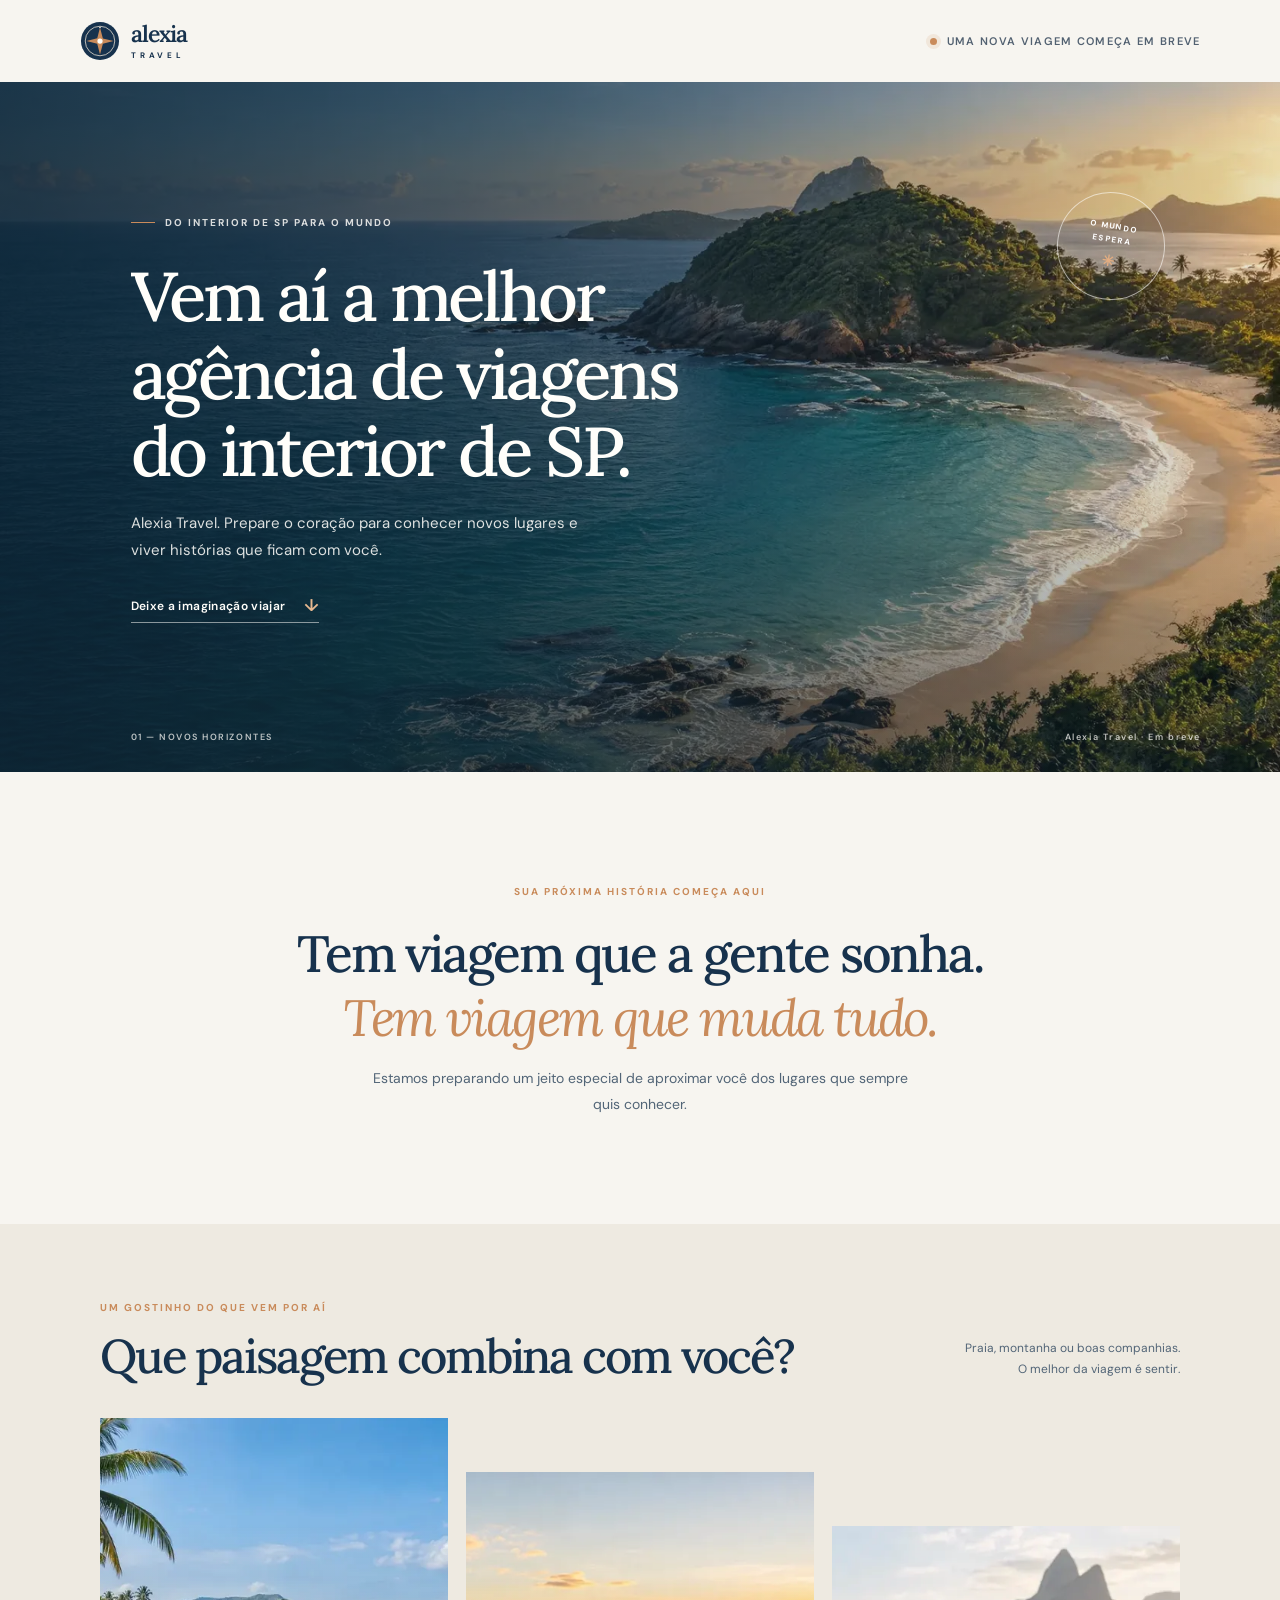
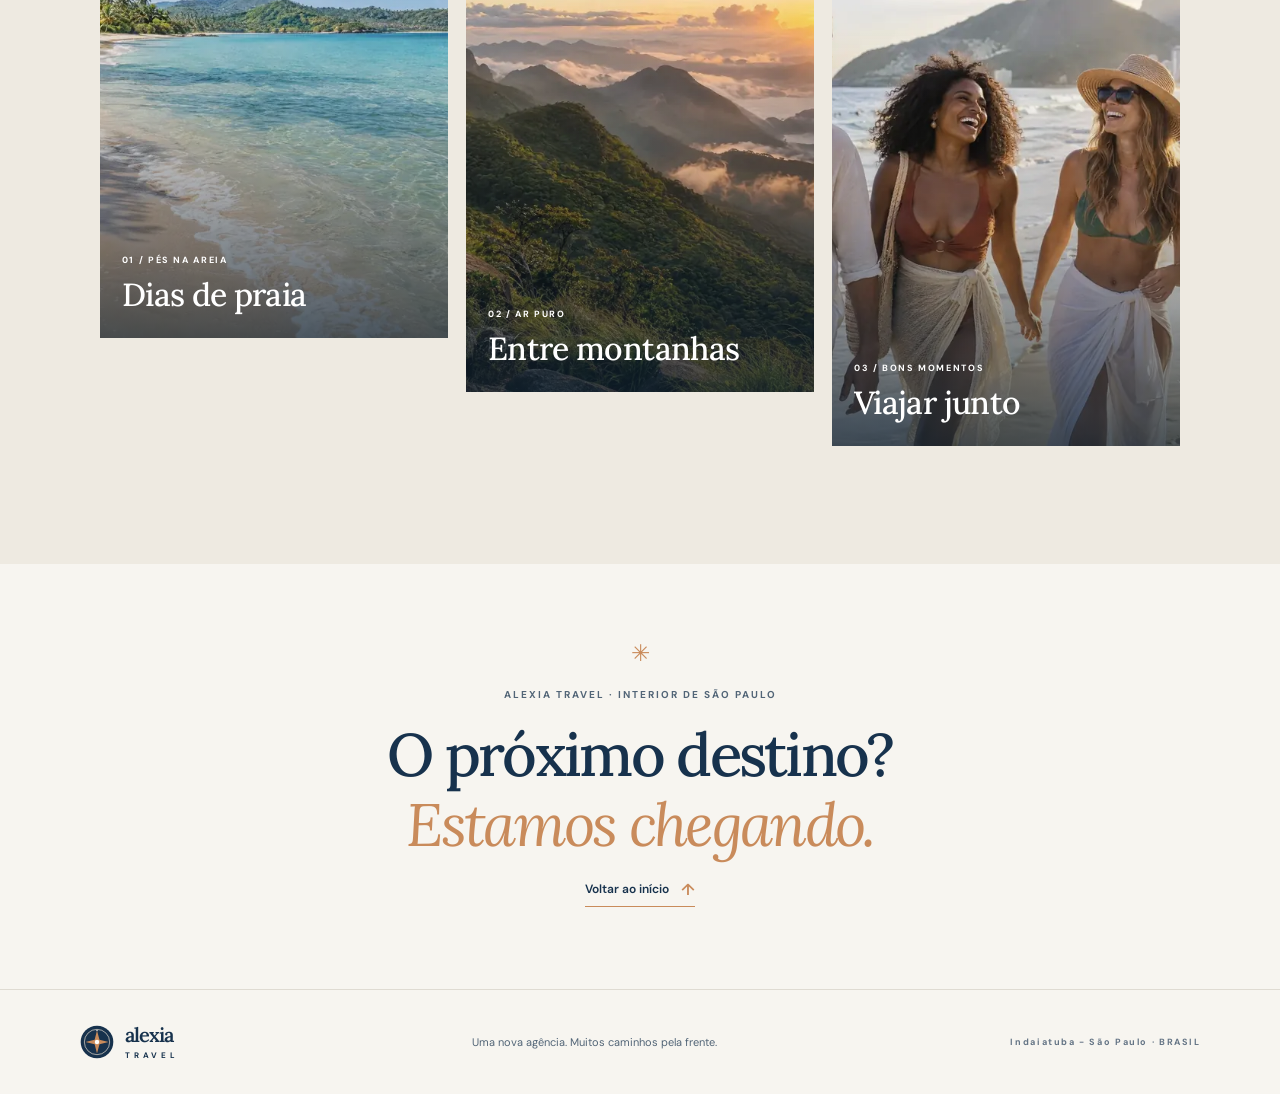
==== index.html @ 33bacb0a "Add files via upload" ====
<!doctype html>
<!-- index independente: estilos, marca e quatro fotografias embutidos no próprio arquivo. -->
<html lang="pt-BR">
  <head>
    <meta charset="UTF-8" />
    <meta name="viewport" content="width=device-width, initial-scale=1.0" />
    <meta name="theme-color" content="#17324d" />
    <link rel="canonical" href="https://www.alexiatravel.com.br/" />
    <meta property="og:url" content="https://www.alexiatravel.com.br/" />
    <meta name="description" content="Vem aí a Alexia Travel, a melhor agência de viagens do interior de SP. Inspire-se com paisagens de praia, montanha e momentos para aproveitar juntos." />
    <meta name="keywords" content="Alexia Travel, agência de viagens, interior de SP, viagens, praia, montanha" />
    <meta property="og:type" content="website" />
    <meta property="og:site_name" content="Alexia Travel" />
    <meta property="og:title" content="Vem aí a Alexia Travel" />
    <meta property="og:description" content="A melhor agência de viagens do interior de SP está chegando." />
    <meta name="twitter:card" content="summary" />
    <meta name="twitter:title" content="Vem aí a Alexia Travel" />
    <meta name="twitter:description" content="A melhor agência de viagens do interior de SP está chegando." />
    
    <link rel="preconnect" href="https://fonts.googleapis.com" />
    <link rel="preconnect" href="https://fonts.gstatic.com" crossorigin />
    <link href="https://fonts.googleapis.com/css2?family=DM+Sans:wght@400;500;600;700&family=Lora:wght@400;500;600;700&display=swap" rel="stylesheet" />
    <style>
:root {
  color-scheme: light;
  --ink: #17324d;
  --ink-soft: #526577;
  --terracotta: #c98b5b;
  --paper: #f7f5f0;
  --paper-deep: #eeeae1;
  --white: #fffefa;
  --font-display: 'Lora', Georgia, serif;
  --font-body: 'DM Sans', Arial, sans-serif;
}

* { box-sizing: border-box; }
html { scroll-behavior: smooth; }
body { margin: 0; color: var(--ink); background: var(--paper); font-family: var(--font-body); -webkit-font-smoothing: antialiased; }
a { color: inherit; }
.site-header { height: 82px; padding: 0 clamp(22px, 6.2vw, 96px); display: flex; align-items: center; justify-content: space-between; background: var(--paper); }
.brand { display: inline-flex; align-items: center; gap: 10px; text-decoration: none; }
.brand-mark { display: block; flex: 0 0 auto; }
.brand-type { display: flex; flex-direction: column; line-height: 1; }
.brand-type strong { font: 600 23px/0.96 var(--font-display); letter-spacing: -1px; }
.brand-type > span { margin-top: 6px; font: 700 8px/1 var(--font-body); letter-spacing: 3.7px; }
.header-note { display: inline-flex; align-items: center; gap: 10px; color: #526171; font-size: 11px; font-weight: 600; letter-spacing: .12em; text-decoration: none; text-transform: uppercase; }
.status-dot { width: 7px; height: 7px; border-radius: 50%; background: var(--terracotta); box-shadow: 0 0 0 4px rgb(201 139 91 / 14%); }

.hero { min-height: min(690px, 75vw); position: relative; overflow: hidden; display: flex; align-items: center; color: var(--white); background: #223e51; }
.hero-photo, .hero-shade { position: absolute; inset: 0; width: 100%; height: 100%; }
.hero-photo { object-fit: cover; object-position: center 54%; }
.hero-shade { background: linear-gradient(90deg, rgb(14 34 49 / 80%) 0%, rgb(19 39 52 / 58%) 43%, rgb(18 39 53 / 8%) 100%), linear-gradient(0deg, rgb(15 34 49 / 35%) 0%, transparent 38%); }
.hero-content { position: relative; z-index: 1; width: min(760px, 75%); margin-left: clamp(26px, 10.2vw, 156px); padding: 80px 0 96px; }
.eyebrow { margin: 0; font-size: 10px; font-weight: 700; letter-spacing: .2em; line-height: 1.5; }
.hero-eyebrow { display: flex; align-items: center; gap: 10px; color: rgb(255 254 250 / 83%); }
.hero-eyebrow span { width: 24px; height: 1px; background: var(--terracotta); }
.hero h1 { max-width: 760px; margin: 27px 0 20px; font: 500 clamp(42px, 5.4vw, 76px)/1.12 var(--font-display); letter-spacing: -.045em; text-wrap: balance; }
.hero-copy { max-width: 470px; margin: 0; color: rgb(255 254 250 / 86%); font-size: 15px; line-height: 1.8; }
.hero-link { display: inline-flex; align-items: center; gap: 18px; margin-top: 34px; padding-bottom: 8px; border-bottom: 1px solid rgb(255 254 250 / 52%); color: var(--white); font-size: 12px; font-weight: 600; letter-spacing: .03em; text-decoration: none; transition: gap .2s ease, border-color .2s ease; }
.hero-link span { color: #e7b990; font-size: 17px; line-height: .8; }
.hero-link:hover { gap: 25px; border-color: var(--terracotta); }
.hero-caption { position: absolute; z-index: 1; right: clamp(22px, 6.2vw, 96px); bottom: 29px; left: clamp(26px, 10.2vw, 156px); display: flex; justify-content: space-between; color: rgb(255 254 250 / 72%); font-size: 9px; font-weight: 600; letter-spacing: .17em; }
.hero-stamp { position: absolute; top: 16%; right: clamp(32px, 9vw, 140px); width: 108px; height: 108px; display: flex; flex-direction: column; align-items: center; justify-content: center; gap: 3px; border: 1px solid rgb(255 254 250 / 58%); border-radius: 50%; color: white; font-size: 8px; font-weight: 700; letter-spacing: .18em; transform: rotate(9deg); }
.hero-stamp i { margin-top: 4px; color: #e2ad82; font-size: 15px; font-style: normal; }

.intro { max-width: 890px; margin: 0 auto; padding: 112px 28px 106px; text-align: center; }
.intro-eyebrow { color: var(--terracotta); }
.intro h2 { margin: 22px 0 17px; font: 500 clamp(33px, 4vw, 52px)/1.25 var(--font-display); letter-spacing: -.04em; text-wrap: balance; }
.intro h2 em, .closing h2 em { color: var(--terracotta); font-weight: 400; }
.intro > p:last-child { max-width: 540px; margin: 0 auto; color: var(--ink-soft); font-size: 14px; line-height: 1.85; }

.experiences { padding: 76px clamp(24px, 7.8vw, 118px) 118px; background: var(--paper-deep); }
.section-heading { display: flex; justify-content: space-between; align-items: end; gap: 36px; max-width: 1250px; margin: 0 auto 33px; }
.section-heading .eyebrow { color: var(--terracotta); }
.section-heading h2 { margin: 13px 0 0; font: 500 clamp(31px, 3.7vw, 48px)/1.2 var(--font-display); letter-spacing: -.045em; }
.heading-note { padding-bottom: 5px; color: var(--ink-soft); font-size: 12px; line-height: 1.75; text-align: right; }
.photo-grid { display: grid; grid-template-columns: 1fr 1fr 1fr; align-items: start; gap: 18px; max-width: 1250px; margin: 0 auto; }
.photo-card { height: clamp(330px, 42vw, 520px); position: relative; overflow: hidden; background: #c3c4bd; }
.photo-card:nth-child(2) { margin-top: 54px; }
.photo-card:nth-child(3) { margin-top: 108px; }
.photo-card img { position: absolute; inset: 0; width: 100%; height: 100%; object-fit: cover; transition: transform .7s cubic-bezier(.2,.7,.2,1); }
.photo-card:hover img { transform: scale(1.035); }
.photo-card-beach img { object-position: center; }
.photo-card-mountain img { object-position: center; }
.photo-card-together img { object-position: center; }
.photo-overlay { position: absolute; inset: 0; background: linear-gradient(0deg, rgb(16 34 49 / 74%) 0%, rgb(16 34 49 / 15%) 45%, transparent 80%); }
.photo-label { position: absolute; right: 22px; bottom: 24px; left: 22px; color: white; }
.photo-label > span { font-size: 9px; font-weight: 700; letter-spacing: .18em; }
.photo-label h3 { margin: 9px 0 0; font: 500 clamp(25px, 2.5vw, 34px)/1.15 var(--font-display); letter-spacing: -.02em; }

.closing { min-height: 370px; display: flex; flex-direction: column; align-items: center; justify-content: center; padding: 74px 24px 82px; text-align: center; }
.closing-mark { margin-bottom: 19px; color: var(--terracotta); font-size: 23px; }
.closing .eyebrow { color: var(--ink-soft); }
.closing h2 { margin: 17px 0 20px; font: 500 clamp(38px, 5vw, 60px)/1.17 var(--font-display); letter-spacing: -.045em; }
.closing-link { display: inline-flex; align-items: center; gap: 12px; padding-bottom: 6px; border-bottom: 1px solid var(--terracotta); color: var(--ink); font-size: 12px; font-weight: 600; text-decoration: none; }
.closing-link span { color: var(--terracotta); font-size: 16px; }
.site-footer { min-height: 105px; display: flex; align-items: center; justify-content: space-between; gap: 20px; padding: 20px clamp(22px, 6.2vw, 96px); border-top: 1px solid #dfdbd2; }
.footer-brand .brand-type strong { font-size: 20px; }
.site-footer > p { margin: 0; color: var(--ink-soft); font-size: 11px; }
.footer-place { color: #647485; font-size: 9px; font-weight: 700; letter-spacing: .18em; }

@media (min-width: 1600px) { .hero { min-height: 720px; } }
@media (max-width: 760px) {
  .site-header { height: 72px; }
  .header-note { max-width: 180px; font-size: 9px; letter-spacing: .08em; }
  .hero { min-height: 690px; min-height: min(740px, 92svh); align-items: end; }
  .hero-photo { object-position: 58% center; }
  .hero-shade { background: linear-gradient(0deg, rgb(14 34 49 / 83%) 0%, rgb(19 39 52 / 48%) 55%, rgb(18 39 53 / 4%) 100%); }
  .hero-content { width: auto; margin: 0; padding: 0 27px 117px; }
  .hero h1 { max-width: 610px; margin-top: 19px; font-size: clamp(42px, 10vw, 65px); }
  .hero-copy { max-width: 460px; font-size: 14px; }
  .hero-stamp { top: 30px; right: 25px; width: 78px; height: 78px; font-size: 6px; }
  .hero-caption { right: 24px; bottom: 23px; left: 27px; font-size: 7px; letter-spacing: .1em; }
  .intro { padding: 83px 24px 78px; }
  .intro h2 { font-size: clamp(32px, 8vw, 44px); }
  .experiences { padding: 65px 22px 78px; }
  .section-heading { display: block; margin-bottom: 24px; }
  .section-heading h2 { font-size: 36px; }
  .heading-note { display: block; margin-top: 12px; text-align: left; }
  .photo-grid { grid-template-columns: 1fr; gap: 14px; }
  .photo-card, .photo-card:nth-child(2), .photo-card:nth-child(3) { height: 390px; margin-top: 0; }
  .photo-label { right: 19px; bottom: 20px; left: 19px; }
  .photo-label h3 { font-size: 31px; }
  .closing { min-height: 330px; padding: 66px 24px; }
  .site-footer { flex-wrap: wrap; justify-content: space-between; padding: 21px 22px; }
  .site-footer > p { order: 3; width: 100%; }
  .footer-place { font-size: 8px; }
}
@media (max-width: 390px) {
  .header-note { max-width: 147px; line-height: 1.5; }
  .hero-caption span:last-child { display: none; }
  .photo-card, .photo-card:nth-child(2), .photo-card:nth-child(3) { height: 340px; }
}
@media (prefers-reduced-motion: reduce) {
  html { scroll-behavior: auto; }
  *, *::before, *::after { transition-duration: .01ms !important; animation-duration: .01ms !important; animation-iteration-count: 1 !important; }
}

</style>
    <title>Vem aí a Alexia Travel | Viagens pelo mundo</title>
  </head>
  <body>
    <header class="site-header">
      <a class="brand" href="#inicio" aria-label="Alexia Travel — início">
        <svg class="brand-mark" width="42" height="42" viewBox="0 0 64 64" aria-hidden="true"><circle cx="32" cy="32" r="29" fill="#17324d"/><circle cx="32" cy="32" r="22.5" fill="none" stroke="#e9dfd0" stroke-width="1.2"/><path d="M32 11.5 36.4 28l16.1 4-16.1 4.1L32 52.5l-4.2-16.4L11.5 32l16.3-4.1z" fill="#c98b5b"/><circle cx="32" cy="32" r="4" fill="#fffefa"/><circle cx="32" cy="11.5" r="1.2" fill="#fffefa"/></svg>
        <span class="brand-type"><strong>alexia</strong><span>TRAVEL</span></span>
      </a>
      <a class="header-note" href="#experiencias"><span class="status-dot"></span> Uma nova viagem começa em breve</a>
    </header>

    <main id="inicio">
      <section class="hero" aria-labelledby="hero-title">
        <img class="hero-photo" src="[data-uri]" alt="Paisagem de praia tropical banhada pela luz do fim da tarde" fetchpriority="high" />
        <div class="hero-shade"></div>
        <div class="hero-content">
          <p class="eyebrow hero-eyebrow"><span></span> DO INTERIOR DE SP PARA O MUNDO</p>
          <h1 id="hero-title">Vem aí a melhor agência de viagens do interior de SP.</h1>
          <p class="hero-copy">Alexia Travel. Prepare o coração para conhecer novos lugares e viver histórias que ficam com você.</p>
          <a class="hero-link" href="#experiencias">Deixe a imaginação viajar <span aria-hidden="true">↓</span></a>
        </div>
        <div class="hero-caption"><span>01 — NOVOS HORIZONTES</span><span>Alexia Travel · Em breve</span></div>
        <div class="hero-stamp" aria-hidden="true"><span>O MUNDO</span><span>ESPERA</span><i>✳</i></div>
      </section>

      <section class="intro" aria-labelledby="intro-title">
        <p class="eyebrow intro-eyebrow">SUA PRÓXIMA HISTÓRIA COMEÇA AQUI</p>
        <h2 id="intro-title">Tem viagem que a gente sonha.<br /><em>Tem viagem que muda tudo.</em></h2>
        <p>Estamos preparando um jeito especial de aproximar você dos lugares que sempre quis conhecer.</p>
      </section>

      <section class="experiences" id="experiencias" aria-labelledby="experiences-title">
        <div class="section-heading">
          <div>
            <p class="eyebrow">UM GOSTINHO DO QUE VEM POR AÍ</p>
            <h2 id="experiences-title">Que paisagem combina com você?</h2>
          </div>
          <span class="heading-note">Praia, montanha ou boas companhias.<br />O melhor da viagem é sentir.</span>
        </div>
        <div class="photo-grid">
          <article class="photo-card photo-card-beach">
            <img src="[data-uri]" alt="Mar azul e areia clara em um dia ensolarado" loading="lazy" />
            <div class="photo-overlay"></div>
            <div class="photo-label"><span>01 / PÉS NA AREIA</span><h3>Dias de praia</h3></div>
          </article>
          <article class="photo-card photo-card-mountain">
            <img src="[data-uri]" alt="Montanhas verdes envoltas por nuvens ao nascer do sol" loading="lazy" />
            <div class="photo-overlay"></div>
            <div class="photo-label"><span>02 / AR PURO</span><h3>Entre montanhas</h3></div>
          </article>
          <article class="photo-card photo-card-together">
            <img src="[data-uri]" alt="Amigos rindo juntos durante uma viagem" loading="lazy" />
            <div class="photo-overlay"></div>
            <div class="photo-label"><span>03 / BONS MOMENTOS</span><h3>Viajar junto</h3></div>
          </article>
        </div>
      </section>

      <section class="closing" aria-labelledby="closing-title">
        <div class="closing-mark" aria-hidden="true">✳</div>
        <p class="eyebrow">ALEXIA TRAVEL · INTERIOR DE SÃO PAULO</p>
        <h2 id="closing-title">O próximo destino?<br /><em>Estamos chegando.</em></h2>
        <a class="closing-link" href="#inicio">Voltar ao início <span aria-hidden="true">↑</span></a>
      </section>
    </main>

    <footer class="site-footer">
      <a class="brand footer-brand" href="#inicio" aria-label="Alexia Travel — início">
        <svg class="brand-mark" width="36" height="36" viewBox="0 0 64 64" aria-hidden="true"><circle cx="32" cy="32" r="29" fill="#17324d"/><circle cx="32" cy="32" r="22.5" fill="none" stroke="#e9dfd0" stroke-width="1.2"/><path d="M32 11.5 36.4 28l16.1 4-16.1 4.1L32 52.5l-4.2-16.4L11.5 32l16.3-4.1z" fill="#c98b5b"/><circle cx="32" cy="32" r="4" fill="#fffefa"/><circle cx="32" cy="11.5" r="1.2" fill="#fffefa"/></svg>
        <span class="brand-type"><strong>alexia</strong><span>TRAVEL</span></span>
      </a>
      <p>Uma nova agência. Muitos caminhos pela frente.</p>
      <span class="footer-place">Indaiatuba - São Paulo · BRASIL</span>
    </footer>
  </body>
</html>
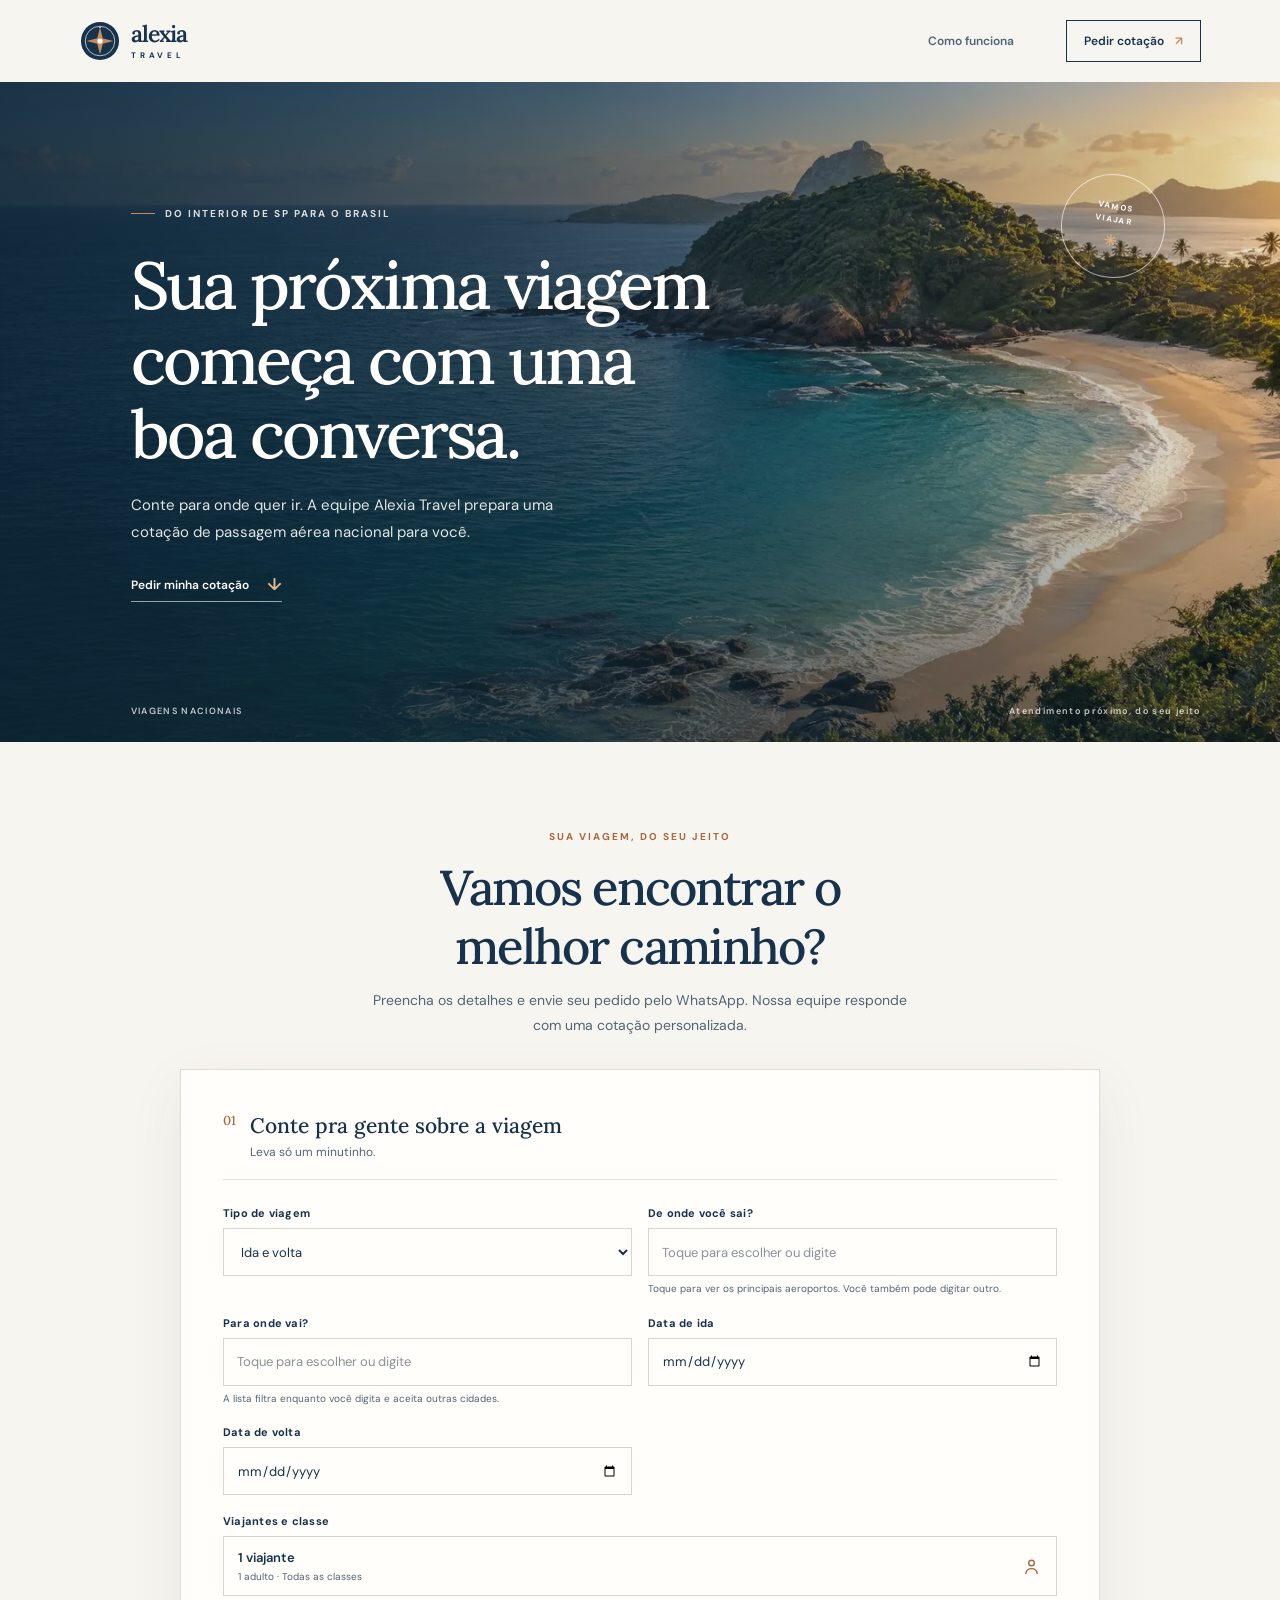
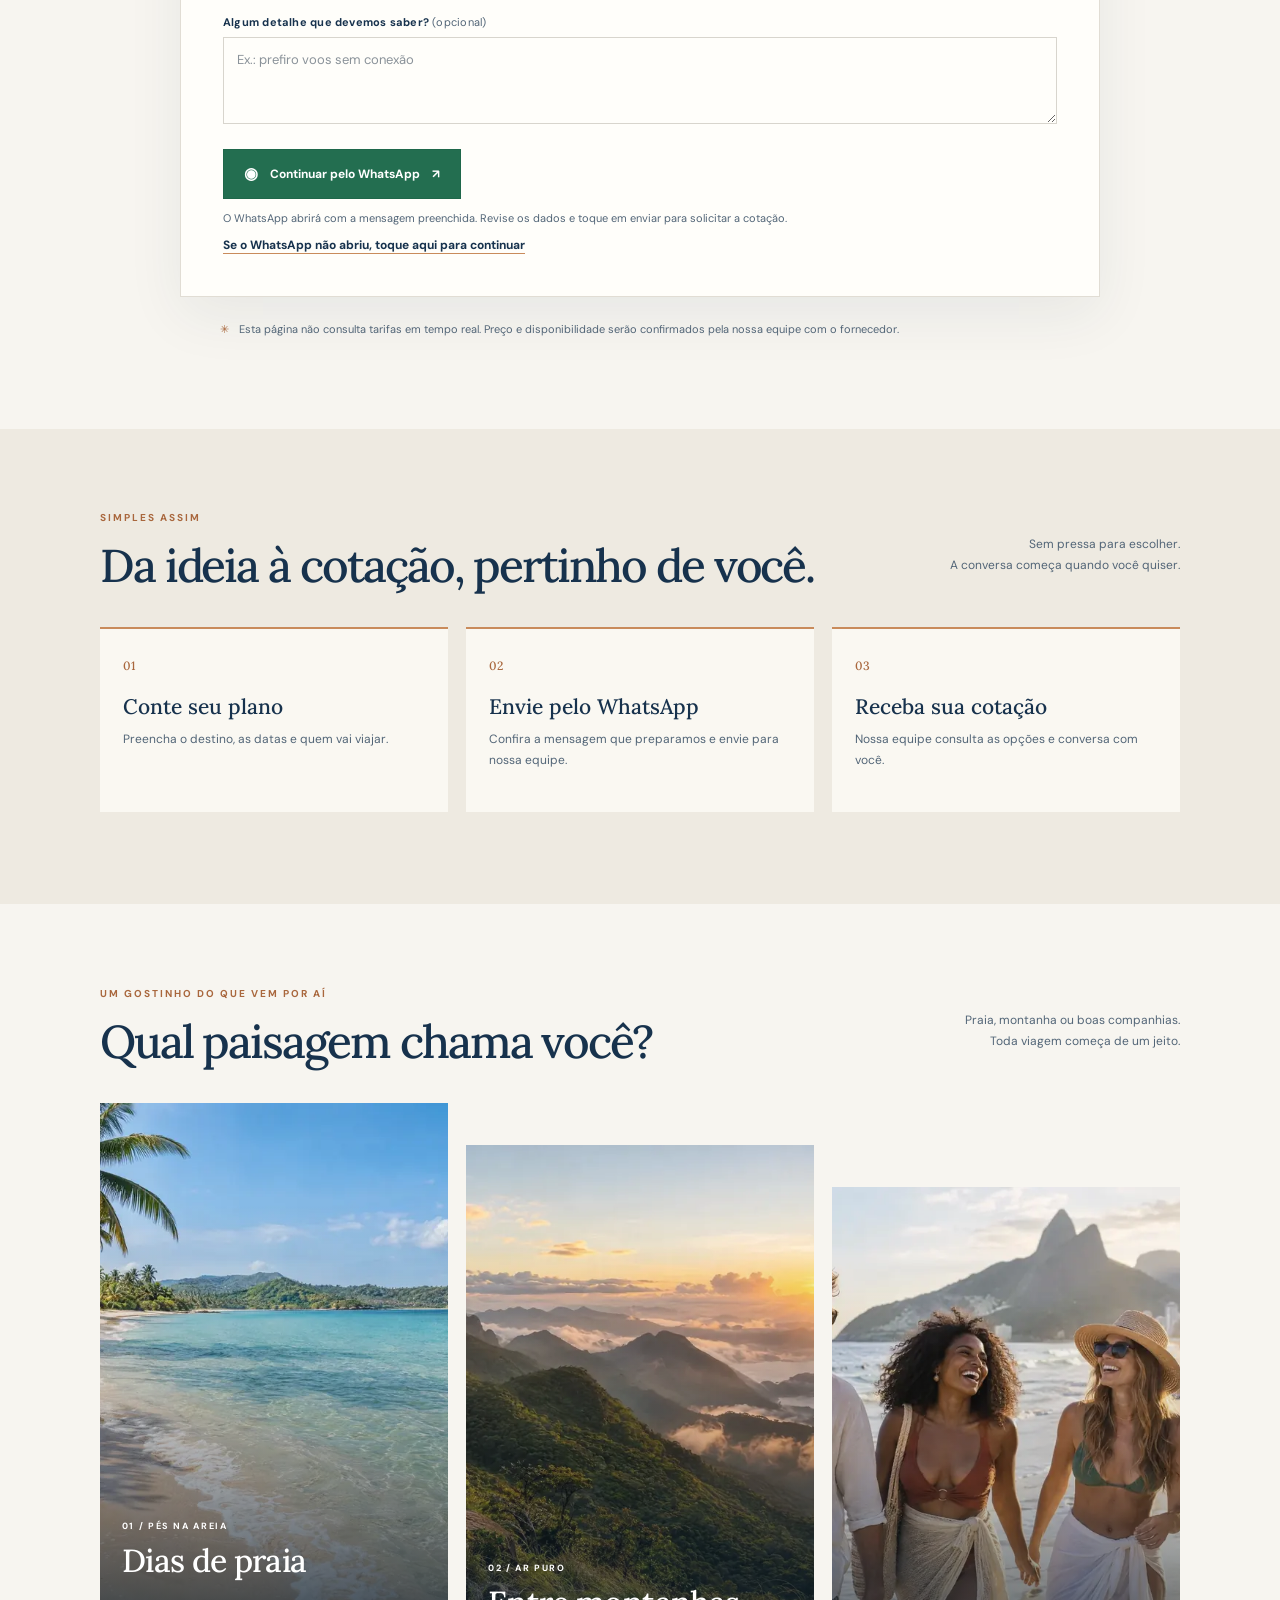
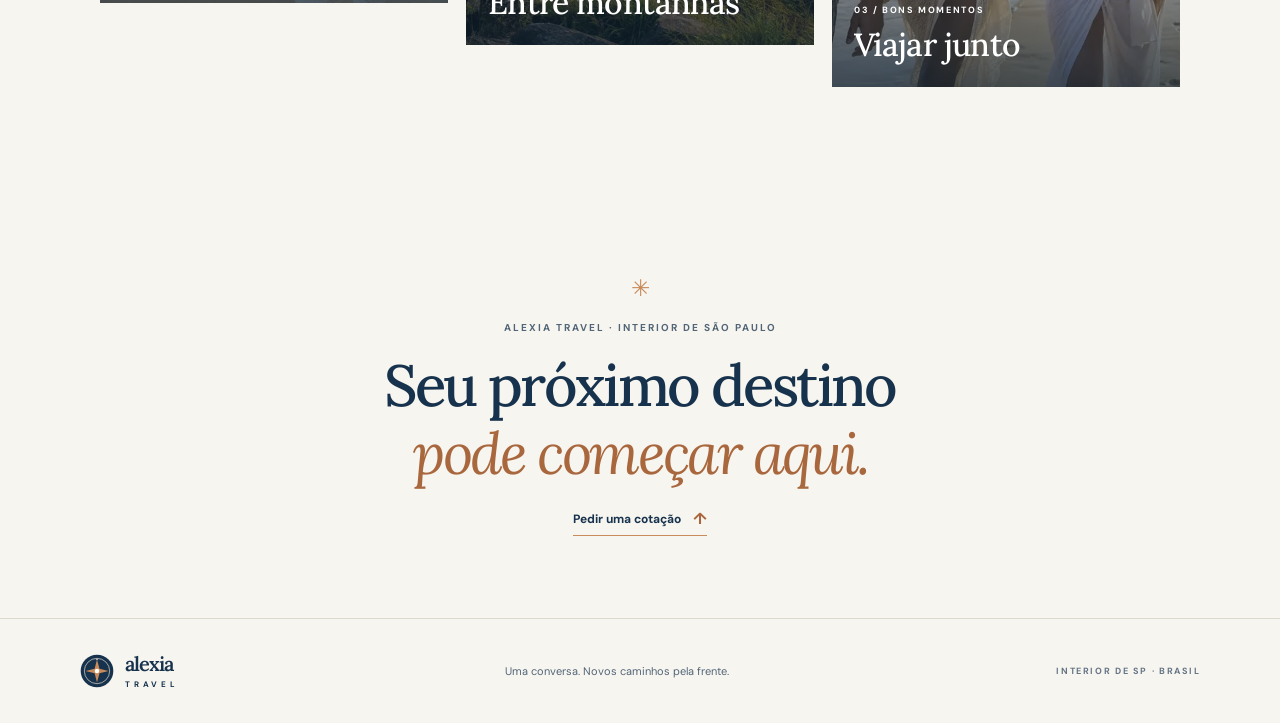
==== commit 7ae1efc8: "Add files via upload" ====
--- a/index.html
+++ b/index.html
@@ -1,134 +1,192 @@
 <!doctype html>
-<!-- index independente: estilos, marca e quatro fotografias embutidos no próprio arquivo. -->
 <html lang="pt-BR">
   <head>
     <meta charset="UTF-8" />
     <meta name="viewport" content="width=device-width, initial-scale=1.0" />
     <meta name="theme-color" content="#17324d" />
+    <meta name="description" content="Peça uma cotação personalizada de passagem aérea nacional com a Alexia Travel. Informe sua viagem e fale com nossa equipe pelo WhatsApp." />
+    <meta name="keywords" content="Alexia Travel, passagem aérea, cotação de passagem, viagens nacionais, interior de SP" />
     <link rel="canonical" href="https://www.alexiatravel.com.br/" />
-    <meta property="og:url" content="https://www.alexiatravel.com.br/" />
-    <meta name="description" content="Vem aí a Alexia Travel, a melhor agência de viagens do interior de SP. Inspire-se com paisagens de praia, montanha e momentos para aproveitar juntos." />
-    <meta name="keywords" content="Alexia Travel, agência de viagens, interior de SP, viagens, praia, montanha" />
     <meta property="og:type" content="website" />
     <meta property="og:site_name" content="Alexia Travel" />
-    <meta property="og:title" content="Vem aí a Alexia Travel" />
-    <meta property="og:description" content="A melhor agência de viagens do interior de SP está chegando." />
-    <meta name="twitter:card" content="summary" />
-    <meta name="twitter:title" content="Vem aí a Alexia Travel" />
-    <meta name="twitter:description" content="A melhor agência de viagens do interior de SP está chegando." />
-    
+    <meta property="og:url" content="https://www.alexiatravel.com.br/" />
+    <meta property="og:title" content="Alexia Travel | Vamos planejar sua próxima viagem" />
+    <meta property="og:description" content="Peça sua cotação de passagem aérea nacional pelo WhatsApp." />
+    <meta name="twitter:card" content="summary_large_image" />
+    <meta name="twitter:title" content="Alexia Travel | Cotação de passagens" />
+    <meta name="twitter:description" content="Conte para onde quer viajar. Nossa equipe prepara sua cotação." />
+    <link rel="icon" type="image/svg+xml" href="[data-uri]" />
     <link rel="preconnect" href="https://fonts.googleapis.com" />
     <link rel="preconnect" href="https://fonts.gstatic.com" crossorigin />
     <link href="https://fonts.googleapis.com/css2?family=DM+Sans:wght@400;500;600;700&family=Lora:wght@400;500;600;700&display=swap" rel="stylesheet" />
     <style>
+@import url('https://fonts.googleapis.com/css2?family=DM+Sans:wght@400;500;600;700&family=Lora:wght@400;500;600;700&display=swap');
+
 :root {
   color-scheme: light;
   --ink: #17324d;
   --ink-soft: #526577;
   --terracotta: #c98b5b;
+  --terracotta-dark: #a9673d;
   --paper: #f7f5f0;
   --paper-deep: #eeeae1;
   --white: #fffefa;
+  --line: #ded9cf;
   --font-display: 'Lora', Georgia, serif;
   --font-body: 'DM Sans', Arial, sans-serif;
 }
 
 * { box-sizing: border-box; }
-html { scroll-behavior: smooth; }
+html { scroll-behavior: smooth; scroll-padding-top: 24px; }
 body { margin: 0; color: var(--ink); background: var(--paper); font-family: var(--font-body); -webkit-font-smoothing: antialiased; }
 a { color: inherit; }
+button, input, select, textarea { font: inherit; }
+button, a, input, select, textarea { -webkit-tap-highlight-color: transparent; }
+:focus-visible { outline: 3px solid #df9d6d; outline-offset: 3px; }
+.skip-link { position: fixed; z-index: 10; top: 10px; left: 10px; padding: 12px 16px; transform: translateY(-160%); background: var(--white); color: var(--ink); }
+.skip-link:focus { transform: translateY(0); }
 .site-header { height: 82px; padding: 0 clamp(22px, 6.2vw, 96px); display: flex; align-items: center; justify-content: space-between; background: var(--paper); }
 .brand { display: inline-flex; align-items: center; gap: 10px; text-decoration: none; }
 .brand-mark { display: block; flex: 0 0 auto; }
 .brand-type { display: flex; flex-direction: column; line-height: 1; }
-.brand-type strong { font: 600 23px/0.96 var(--font-display); letter-spacing: -1px; }
+.brand-type strong { font: 600 23px/.96 var(--font-display); letter-spacing: -1px; }
 .brand-type > span { margin-top: 6px; font: 700 8px/1 var(--font-body); letter-spacing: 3.7px; }
-.header-note { display: inline-flex; align-items: center; gap: 10px; color: #526171; font-size: 11px; font-weight: 600; letter-spacing: .12em; text-decoration: none; text-transform: uppercase; }
-.status-dot { width: 7px; height: 7px; border-radius: 50%; background: var(--terracotta); box-shadow: 0 0 0 4px rgb(201 139 91 / 14%); }
-
-.hero { min-height: min(690px, 75vw); position: relative; overflow: hidden; display: flex; align-items: center; color: var(--white); background: #223e51; }
+.main-nav { display: flex; align-items: center; gap: clamp(20px, 4vw, 52px); }
+.main-nav a { font-size: 12px; font-weight: 600; text-decoration: none; }
+.main-nav a:not(.nav-cta) { color: var(--ink-soft); }
+.nav-cta { padding: 12px 17px; border: 1px solid var(--ink); transition: background .2s ease, color .2s ease; }
+.nav-cta:hover { color: var(--white); background: var(--ink); }
+.nav-cta span { margin-left: 8px; color: var(--terracotta); }
+
+.hero { min-height: min(660px, 72vw); position: relative; overflow: hidden; display: flex; align-items: center; color: var(--white); background: #223e51; }
 .hero-photo, .hero-shade { position: absolute; inset: 0; width: 100%; height: 100%; }
 .hero-photo { object-fit: cover; object-position: center 54%; }
-.hero-shade { background: linear-gradient(90deg, rgb(14 34 49 / 80%) 0%, rgb(19 39 52 / 58%) 43%, rgb(18 39 53 / 8%) 100%), linear-gradient(0deg, rgb(15 34 49 / 35%) 0%, transparent 38%); }
-.hero-content { position: relative; z-index: 1; width: min(760px, 75%); margin-left: clamp(26px, 10.2vw, 156px); padding: 80px 0 96px; }
+.hero-shade { background: linear-gradient(90deg, rgb(14 34 49 / 82%) 0%, rgb(19 39 52 / 60%) 45%, rgb(18 39 53 / 8%) 100%), linear-gradient(0deg, rgb(15 34 49 / 38%) 0%, transparent 40%); }
+.hero-content { position: relative; z-index: 1; width: min(760px, 75%); margin-left: clamp(26px, 10.2vw, 156px); padding: 76px 0 92px; }
 .eyebrow { margin: 0; font-size: 10px; font-weight: 700; letter-spacing: .2em; line-height: 1.5; }
-.hero-eyebrow { display: flex; align-items: center; gap: 10px; color: rgb(255 254 250 / 83%); }
+.hero-eyebrow { display: flex; align-items: center; gap: 10px; color: rgb(255 254 250 / 84%); }
 .hero-eyebrow span { width: 24px; height: 1px; background: var(--terracotta); }
-.hero h1 { max-width: 760px; margin: 27px 0 20px; font: 500 clamp(42px, 5.4vw, 76px)/1.12 var(--font-display); letter-spacing: -.045em; text-wrap: balance; }
-.hero-copy { max-width: 470px; margin: 0; color: rgb(255 254 250 / 86%); font-size: 15px; line-height: 1.8; }
-.hero-link { display: inline-flex; align-items: center; gap: 18px; margin-top: 34px; padding-bottom: 8px; border-bottom: 1px solid rgb(255 254 250 / 52%); color: var(--white); font-size: 12px; font-weight: 600; letter-spacing: .03em; text-decoration: none; transition: gap .2s ease, border-color .2s ease; }
+.hero h1 { max-width: 760px; margin: 27px 0 20px; font: 500 clamp(42px, 5.2vw, 74px)/1.12 var(--font-display); letter-spacing: -.045em; text-wrap: balance; }
+.hero-copy { max-width: 475px; margin: 0; color: rgb(255 254 250 / 88%); font-size: 15px; line-height: 1.8; }
+.hero-link { display: inline-flex; align-items: center; gap: 18px; margin-top: 31px; padding: 0 0 8px; border: 0; border-bottom: 1px solid rgb(255 254 250 / 58%); color: var(--white); font-size: 12px; font-weight: 600; text-decoration: none; transition: gap .2s ease, border-color .2s ease; }
 .hero-link span { color: #e7b990; font-size: 17px; line-height: .8; }
 .hero-link:hover { gap: 25px; border-color: var(--terracotta); }
-.hero-caption { position: absolute; z-index: 1; right: clamp(22px, 6.2vw, 96px); bottom: 29px; left: clamp(26px, 10.2vw, 156px); display: flex; justify-content: space-between; color: rgb(255 254 250 / 72%); font-size: 9px; font-weight: 600; letter-spacing: .17em; }
-.hero-stamp { position: absolute; top: 16%; right: clamp(32px, 9vw, 140px); width: 108px; height: 108px; display: flex; flex-direction: column; align-items: center; justify-content: center; gap: 3px; border: 1px solid rgb(255 254 250 / 58%); border-radius: 50%; color: white; font-size: 8px; font-weight: 700; letter-spacing: .18em; transform: rotate(9deg); }
+.hero-caption { position: absolute; z-index: 1; right: clamp(22px, 6.2vw, 96px); bottom: 25px; left: clamp(26px, 10.2vw, 156px); display: flex; justify-content: space-between; color: rgb(255 254 250 / 75%); font-size: 9px; font-weight: 600; letter-spacing: .15em; }
+.hero-stamp { position: absolute; top: 14%; right: clamp(32px, 9vw, 140px); width: 104px; height: 104px; display: flex; flex-direction: column; align-items: center; justify-content: center; gap: 3px; border: 1px solid rgb(255 254 250 / 62%); border-radius: 50%; color: white; font-size: 8px; font-weight: 700; letter-spacing: .18em; transform: rotate(9deg); }
 .hero-stamp i { margin-top: 4px; color: #e2ad82; font-size: 15px; font-style: normal; }
 
-.intro { max-width: 890px; margin: 0 auto; padding: 112px 28px 106px; text-align: center; }
-.intro-eyebrow { color: var(--terracotta); }
-.intro h2 { margin: 22px 0 17px; font: 500 clamp(33px, 4vw, 52px)/1.25 var(--font-display); letter-spacing: -.04em; text-wrap: balance; }
-.intro h2 em, .closing h2 em { color: var(--terracotta); font-weight: 400; }
-.intro > p:last-child { max-width: 540px; margin: 0 auto; color: var(--ink-soft); font-size: 14px; line-height: 1.85; }
-
-.experiences { padding: 76px clamp(24px, 7.8vw, 118px) 118px; background: var(--paper-deep); }
-.section-heading { display: flex; justify-content: space-between; align-items: end; gap: 36px; max-width: 1250px; margin: 0 auto 33px; }
-.section-heading .eyebrow { color: var(--terracotta); }
-.section-heading h2 { margin: 13px 0 0; font: 500 clamp(31px, 3.7vw, 48px)/1.2 var(--font-display); letter-spacing: -.045em; }
-.heading-note { padding-bottom: 5px; color: var(--ink-soft); font-size: 12px; line-height: 1.75; text-align: right; }
+.quote-section { padding: 87px 24px 91px; background: var(--paper); }
+.quote-intro { max-width: 760px; margin: 0 auto 31px; text-align: center; }
+.section-eyebrow { color: var(--terracotta-dark); }
+.quote-intro h2, .section-heading h2 { text-wrap: balance; }
+.quote-intro h2 { margin: 14px 0 12px; font: 500 clamp(32px, 4vw, 49px)/1.2 var(--font-display); letter-spacing: -.04em; }
+.quote-intro > p:last-child { max-width: 550px; margin: 0 auto; color: var(--ink-soft); font-size: 14px; line-height: 1.8; }
+.quote-card { max-width: 920px; margin: 0 auto; padding: clamp(23px, 4vw, 42px); border: 1px solid #e1ddd4; background: var(--white); box-shadow: 0 18px 54px rgb(23 50 77 / 7%); }
+.form-heading { display: flex; align-items: flex-start; gap: 14px; margin-bottom: 26px; padding-bottom: 19px; border-bottom: 1px solid #e8e4dc; }
+.form-number { color: var(--terracotta-dark); font: 500 13px var(--font-display); }
+.form-heading h3 { margin: 0; font: 500 21px/1.3 var(--font-display); }
+.form-heading p { margin: 5px 0 0; color: var(--ink-soft); font-size: 12px; }
+.form-grid { display: grid; grid-template-columns: repeat(2, minmax(0, 1fr)); gap: 19px 16px; }
+.field { min-width: 0; display: flex; flex-direction: column; gap: 8px; }
+.field label { font-size: 11px; font-weight: 700; letter-spacing: .02em; }
+.field label span { color: var(--ink-soft); font-weight: 400; }
+.field input, .field select, .field textarea { width: 100%; min-height: 48px; padding: 12px 13px; border: 1px solid #d8d5cd; border-radius: 0; color: var(--ink); background: #fffefa; font-size: 13px; }
+.field input::placeholder, .field textarea::placeholder { color: #8a9299; }
+.field input:focus, .field select:focus, .field textarea:focus { border-color: var(--terracotta-dark); outline: 2px solid rgb(201 139 91 / 22%); outline-offset: 1px; }
+.field textarea { min-height: 82px; resize: vertical; line-height: 1.55; }
+.field-notes { grid-column: 1 / -1; }
+.field[hidden] { display: none; }
+.form-actions { display: flex; flex-direction: column; align-items: flex-start; gap: 10px; margin-top: 25px; }
+.whatsapp-button { min-height: 50px; display: inline-flex; align-items: center; justify-content: center; gap: 12px; padding: 13px 20px; border: 1px solid #1f674a; color: white; background: #236e50; font-size: 12px; font-weight: 700; cursor: pointer; transition: background .18s ease, transform .18s ease; }
+.whatsapp-button:hover { background: #18563e; transform: translateY(-1px); }
+.whatsapp-button:active { transform: translateY(0); }
+.wa-icon { font-size: 16px; }
+.form-note { max-width: 650px; margin: 0; color: var(--ink-soft); font-size: 11px; line-height: 1.65; }
+.form-status { margin: 16px 0 0; padding: 12px 14px; border-left: 3px solid #4b8067; color: #254f3d; background: #eff6f0; font-size: 12px; line-height: 1.6; }
+.whatsapp-fallback { display: inline-block; margin-top: 10px; color: var(--ink); font-size: 12px; font-weight: 700; text-decoration-color: var(--terracotta); text-underline-offset: 4px; }
+.quote-disclaimer { max-width: 840px; display: flex; align-items: flex-start; gap: 10px; margin: 23px auto 0; color: var(--ink-soft); font-size: 11px; line-height: 1.65; }
+.quote-disclaimer span { color: var(--terracotta-dark); }
+
+.how-section { padding: 81px clamp(24px, 7.8vw, 118px) 92px; background: var(--paper-deep); }
+.section-heading { display: flex; justify-content: space-between; align-items: end; gap: 36px; max-width: 1250px; margin: 0 auto 34px; }
+.section-heading h2 { max-width: 720px; margin: 13px 0 0; font: 500 clamp(31px, 3.7vw, 46px)/1.2 var(--font-display); letter-spacing: -.045em; }
+.heading-note { flex: 0 0 auto; padding-bottom: 5px; color: var(--ink-soft); font-size: 12px; line-height: 1.75; text-align: right; }
+.steps-grid { display: grid; grid-template-columns: repeat(3, 1fr); gap: 18px; max-width: 1250px; margin: 0 auto; }
+.step-card { min-height: 185px; padding: 25px 23px; border-top: 2px solid var(--terracotta); background: rgb(255 254 250 / 72%); }
+.step-card > span { color: var(--terracotta-dark); font: 500 12px var(--font-display); }
+.step-card h3 { margin: 19px 0 9px; font: 500 21px/1.25 var(--font-display); }
+.step-card p { max-width: 300px; margin: 0; color: var(--ink-soft); font-size: 12px; line-height: 1.7; }
+
+.experiences { padding: 82px clamp(24px, 7.8vw, 118px) 112px; background: var(--paper); }
+.experiences .section-heading .heading-note { padding-bottom: 5px; }
 .photo-grid { display: grid; grid-template-columns: 1fr 1fr 1fr; align-items: start; gap: 18px; max-width: 1250px; margin: 0 auto; }
-.photo-card { height: clamp(330px, 42vw, 520px); position: relative; overflow: hidden; background: #c3c4bd; }
-.photo-card:nth-child(2) { margin-top: 54px; }
-.photo-card:nth-child(3) { margin-top: 108px; }
+.photo-card { height: clamp(330px, 42vw, 500px); position: relative; overflow: hidden; background: #c3c4bd; }
+.photo-card:nth-child(2) { margin-top: 42px; }
+.photo-card:nth-child(3) { margin-top: 84px; }
 .photo-card img { position: absolute; inset: 0; width: 100%; height: 100%; object-fit: cover; transition: transform .7s cubic-bezier(.2,.7,.2,1); }
 .photo-card:hover img { transform: scale(1.035); }
-.photo-card-beach img { object-position: center; }
-.photo-card-mountain img { object-position: center; }
-.photo-card-together img { object-position: center; }
 .photo-overlay { position: absolute; inset: 0; background: linear-gradient(0deg, rgb(16 34 49 / 74%) 0%, rgb(16 34 49 / 15%) 45%, transparent 80%); }
 .photo-label { position: absolute; right: 22px; bottom: 24px; left: 22px; color: white; }
 .photo-label > span { font-size: 9px; font-weight: 700; letter-spacing: .18em; }
 .photo-label h3 { margin: 9px 0 0; font: 500 clamp(25px, 2.5vw, 34px)/1.15 var(--font-display); letter-spacing: -.02em; }
 
-.closing { min-height: 370px; display: flex; flex-direction: column; align-items: center; justify-content: center; padding: 74px 24px 82px; text-align: center; }
-.closing-mark { margin-bottom: 19px; color: var(--terracotta); font-size: 23px; }
+.closing { min-height: 350px; display: flex; flex-direction: column; align-items: center; justify-content: center; padding: 74px 24px 82px; text-align: center; }
+.closing-mark { margin-bottom: 17px; color: var(--terracotta); font-size: 23px; }
 .closing .eyebrow { color: var(--ink-soft); }
-.closing h2 { margin: 17px 0 20px; font: 500 clamp(38px, 5vw, 60px)/1.17 var(--font-display); letter-spacing: -.045em; }
-.closing-link { display: inline-flex; align-items: center; gap: 12px; padding-bottom: 6px; border-bottom: 1px solid var(--terracotta); color: var(--ink); font-size: 12px; font-weight: 600; text-decoration: none; }
-.closing-link span { color: var(--terracotta); font-size: 16px; }
-.site-footer { min-height: 105px; display: flex; align-items: center; justify-content: space-between; gap: 20px; padding: 20px clamp(22px, 6.2vw, 96px); border-top: 1px solid #dfdbd2; }
+.closing h2 { margin: 17px 0 20px; font: 500 clamp(38px, 5vw, 58px)/1.17 var(--font-display); letter-spacing: -.045em; }
+.closing h2 em { color: var(--terracotta-dark); font-weight: 400; }
+.closing-link { display: inline-flex; align-items: center; gap: 12px; padding-bottom: 6px; border-bottom: 1px solid var(--terracotta); color: var(--ink); font-size: 12px; font-weight: 700; text-decoration: none; }
+.closing-link span { color: var(--terracotta-dark); font-size: 16px; }
+.site-footer { min-height: 105px; display: flex; align-items: center; justify-content: space-between; gap: 20px; padding: 20px clamp(22px, 6.2vw, 96px); border-top: 1px solid var(--line); }
 .footer-brand .brand-type strong { font-size: 20px; }
 .site-footer > p { margin: 0; color: var(--ink-soft); font-size: 11px; }
 .footer-place { color: #647485; font-size: 9px; font-weight: 700; letter-spacing: .18em; }
 
-@media (min-width: 1600px) { .hero { min-height: 720px; } }
+@media (min-width: 1600px) { .hero { min-height: 700px; } }
 @media (max-width: 760px) {
   .site-header { height: 72px; }
-  .header-note { max-width: 180px; font-size: 9px; letter-spacing: .08em; }
-  .hero { min-height: 690px; min-height: min(740px, 92svh); align-items: end; }
+  .main-nav { gap: 14px; }
+  .main-nav a:not(.nav-cta) { display: none; }
+  .nav-cta { padding: 10px 12px; font-size: 11px !important; }
+  .hero { min-height: 660px; min-height: min(700px, 92svh); align-items: end; }
   .hero-photo { object-position: 58% center; }
-  .hero-shade { background: linear-gradient(0deg, rgb(14 34 49 / 83%) 0%, rgb(19 39 52 / 48%) 55%, rgb(18 39 53 / 4%) 100%); }
-  .hero-content { width: auto; margin: 0; padding: 0 27px 117px; }
+  .hero-shade { background: linear-gradient(0deg, rgb(14 34 49 / 86%) 0%, rgb(19 39 52 / 50%) 56%, rgb(18 39 53 / 5%) 100%); }
+  .hero-content { width: auto; margin: 0; padding: 0 26px 112px; }
   .hero h1 { max-width: 610px; margin-top: 19px; font-size: clamp(42px, 10vw, 65px); }
   .hero-copy { max-width: 460px; font-size: 14px; }
-  .hero-stamp { top: 30px; right: 25px; width: 78px; height: 78px; font-size: 6px; }
-  .hero-caption { right: 24px; bottom: 23px; left: 27px; font-size: 7px; letter-spacing: .1em; }
-  .intro { padding: 83px 24px 78px; }
-  .intro h2 { font-size: clamp(32px, 8vw, 44px); }
-  .experiences { padding: 65px 22px 78px; }
-  .section-heading { display: block; margin-bottom: 24px; }
-  .section-heading h2 { font-size: 36px; }
+  .hero-stamp { top: 25px; right: 24px; width: 76px; height: 76px; font-size: 6px; }
+  .hero-caption { right: 24px; bottom: 21px; left: 26px; font-size: 7px; letter-spacing: .1em; }
+  .quote-section { padding: 69px 18px 73px; }
+  .quote-intro { padding: 0 6px; }
+  .quote-intro h2 { font-size: clamp(32px, 8vw, 43px); }
+  .quote-card { padding: 22px 18px; }
+  .form-grid { grid-template-columns: 1fr 1fr; gap: 16px 12px; }
+  .field-trip-type, .field-passengers { grid-column: 1 / -1; }
+  .field input, .field select { min-height: 48px; }
+  .whatsapp-button { width: 100%; }
+  .form-actions { align-items: stretch; }
+  .how-section { padding: 66px 22px 70px; }
+  .section-heading { display: block; margin-bottom: 25px; }
+  .section-heading h2 { font-size: clamp(32px, 8vw, 40px); }
   .heading-note { display: block; margin-top: 12px; text-align: left; }
+  .steps-grid { grid-template-columns: 1fr; gap: 12px; }
+  .step-card { min-height: auto; padding: 22px; }
+  .step-card h3 { margin-top: 13px; }
+  .experiences { padding: 68px 22px 78px; }
   .photo-grid { grid-template-columns: 1fr; gap: 14px; }
   .photo-card, .photo-card:nth-child(2), .photo-card:nth-child(3) { height: 390px; margin-top: 0; }
   .photo-label { right: 19px; bottom: 20px; left: 19px; }
   .photo-label h3 { font-size: 31px; }
-  .closing { min-height: 330px; padding: 66px 24px; }
+  .closing { min-height: 320px; padding: 64px 24px; }
   .site-footer { flex-wrap: wrap; justify-content: space-between; padding: 21px 22px; }
   .site-footer > p { order: 3; width: 100%; }
   .footer-place { font-size: 8px; }
 }
-@media (max-width: 390px) {
+@media (max-width: 420px) {
   .header-note { max-width: 147px; line-height: 1.5; }
   .hero-caption span:last-child { display: none; }
+  .form-grid { grid-template-columns: 1fr; }
+  .field-trip-type, .field-passengers, .field-notes { grid-column: auto; }
   .photo-card, .photo-card:nth-child(2), .photo-card:nth-child(3) { height: 340px; }
 }
 @media (prefers-reduced-motion: reduce) {
@@ -136,80 +194,572 @@
   *, *::before, *::after { transition-duration: .01ms !important; animation-duration: .01ms !important; animation-iteration-count: 1 !important; }
 }
 
+
+/* Airport suggestions and passenger ages */
+.airport-control { position: relative; }
+.airport-list { position: absolute; z-index: 5; top: calc(100% + 5px); right: 0; left: 0; max-height: 285px; overflow-y: auto; border: 1px solid #d8d5cd; background: var(--white); box-shadow: 0 16px 35px rgb(23 50 77 / 16%); }
+.airport-list[hidden], .children-ages[hidden] { display: none; }
+.airport-option { padding: 11px 13px; border-bottom: 1px solid #efede8; color: var(--ink); background: var(--white); font-size: 12px; line-height: 1.45; cursor: pointer; }
+.airport-option:last-child { border-bottom: 0; }
+.airport-option:hover, .airport-option[aria-selected="true"] { color: var(--ink); background: #f1ece3; }
+.airport-empty { padding: 13px; color: var(--ink-soft); font-size: 12px; line-height: 1.5; }
+.field-hint { margin: -2px 0 0; color: var(--ink-soft); font-size: 10px; line-height: 1.45; }
+.children-ages { grid-column: 1 / -1; padding: 16px; border-left: 2px solid var(--terracotta); background: #f8f6f1; }
+.children-heading { margin: 0; font-size: 12px; font-weight: 700; }
+.children-help { margin: 5px 0 14px; color: var(--ink-soft); font-size: 10px; line-height: 1.5; }
+.children-ages-grid { display: grid; grid-template-columns: repeat(2, minmax(0, 1fr)); gap: 14px; }
+@media (max-width: 420px) {
+  .children-ages { grid-column: auto; padding: 13px; }
+  .children-ages-grid { grid-template-columns: 1fr; }
+}
+
+
+/* Traveler picker popover */
+.field-traveler-picker { grid-column: 1 / -1; }
+.traveler-picker { position: relative; }
+.travelers-trigger { width: 100%; min-height: 60px; display: flex; align-items: center; justify-content: space-between; gap: 16px; padding: 11px 14px; border: 1px solid #d8d5cd; color: var(--ink); background: var(--white); text-align: left; cursor: pointer; }
+.travelers-trigger:hover, .travelers-trigger[aria-expanded="true"] { border-color: var(--terracotta-dark); }
+.travelers-trigger-copy { min-width: 0; display: flex; flex-direction: column; gap: 4px; }
+.travelers-trigger-copy strong { font-size: 13px; font-weight: 600; }
+.travelers-trigger-copy small { overflow: hidden; color: var(--ink-soft); font-size: 10px; text-overflow: ellipsis; white-space: nowrap; }
+.travelers-trigger-icon { color: var(--terracotta-dark); font-size: 20px; line-height: 1; }
+.travelers-popover { position: absolute; z-index: 8; top: calc(100% + 7px); left: 0; width: min(380px, 100%); padding: 0 16px; border: 1px solid #e1ddd4; background: var(--white); box-shadow: 0 18px 40px rgb(23 50 77 / 19%); }
+.travelers-popover[hidden] { display: none; }
+.travelers-popover-title { padding: 17px 0 12px; border-bottom: 1px solid #e9e5dd; color: var(--ink-soft); font-size: 11px; font-weight: 600; }
+.traveler-row { min-height: 74px; display: flex; align-items: center; justify-content: space-between; gap: 14px; border-bottom: 1px solid #efede8; }
+.traveler-category { display: flex; flex-direction: column; gap: 5px; }
+.traveler-category strong { font-size: 13px; font-weight: 600; }
+.traveler-category span { color: var(--ink-soft); font-size: 11px; }
+.counter-control { display: flex; align-items: center; gap: 14px; }
+.counter-button { width: 34px; height: 34px; flex: 0 0 auto; display: inline-flex; align-items: center; justify-content: center; padding: 0; border: 1px solid var(--ink); border-radius: 50%; color: var(--ink); background: var(--white); font-size: 20px; line-height: 1; cursor: pointer; }
+.counter-button:hover:not(:disabled) { color: white; background: var(--ink); }
+.counter-button:disabled { border-color: #d8d5cd; color: #b8b8b5; cursor: not-allowed; }
+.counter-value { min-width: 16px; color: var(--ink); font-size: 14px; text-align: center; font-variant-numeric: tabular-nums; }
+.traveler-class-field { margin: 15px 0 17px; }
+.traveler-class-field label { font-size: 11px; font-weight: 700; }
+.traveler-class-field select { min-height: 46px; }
+.traveler-actions { display: flex; align-items: center; justify-content: space-between; gap: 14px; margin: 0 -16px; padding: 13px 16px; border-top: 1px solid #e9e5dd; }
+.traveler-clear, .traveler-apply { min-height: 42px; padding: 10px 17px; border: 0; font-size: 12px; font-weight: 700; cursor: pointer; }
+.traveler-clear { color: var(--ink); background: transparent; }
+.traveler-clear:hover { color: var(--terracotta-dark); }
+.traveler-apply { color: var(--white); background: var(--ink); }
+.traveler-apply:hover { background: #244969; }
+.children-ages, .baby-ages { grid-column: 1 / -1; padding: 16px; border-left: 2px solid var(--terracotta); background: #f8f6f1; }
+.children-ages[hidden], .baby-ages[hidden] { display: none; }
+@media (max-width: 420px) {
+  .field-traveler-picker { grid-column: auto; }
+  .travelers-popover { width: min(380px, calc(100vw - 52px)); }
+  .counter-control { gap: 10px; }
+  .children-ages, .baby-ages { grid-column: auto; padding: 13px; }
+}
+
+.travelers-trigger-icon { display: inline-flex; align-items: center; justify-content: center; }
+.travelers-trigger-icon svg { width: 21px; height: 21px; fill: none; stroke: currentColor; stroke-width: 1.6; stroke-linecap: round; stroke-linejoin: round; }
+
 </style>
-    <title>Vem aí a Alexia Travel | Viagens pelo mundo</title>
+    <title>Alexia Travel | Cotação de passagens nacionais</title>
   </head>
   <body>
+    <a class="skip-link" href="#cotacao">Ir para o pedido de cotação</a>
     <header class="site-header">
       <a class="brand" href="#inicio" aria-label="Alexia Travel — início">
-        <svg class="brand-mark" width="42" height="42" viewBox="0 0 64 64" aria-hidden="true"><circle cx="32" cy="32" r="29" fill="#17324d"/><circle cx="32" cy="32" r="22.5" fill="none" stroke="#e9dfd0" stroke-width="1.2"/><path d="M32 11.5 36.4 28l16.1 4-16.1 4.1L32 52.5l-4.2-16.4L11.5 32l16.3-4.1z" fill="#c98b5b"/><circle cx="32" cy="32" r="4" fill="#fffefa"/><circle cx="32" cy="11.5" r="1.2" fill="#fffefa"/></svg>
+        <img class="brand-mark" src="[data-uri]" alt="" width="42" height="42" />
         <span class="brand-type"><strong>alexia</strong><span>TRAVEL</span></span>
       </a>
-      <a class="header-note" href="#experiencias"><span class="status-dot"></span> Uma nova viagem começa em breve</a>
+      <nav class="main-nav" aria-label="Navegação principal">
+        <a href="#como-funciona">Como funciona</a>
+        <a class="nav-cta" href="#cotacao">Pedir cotação <span aria-hidden="true">↗</span></a>
+      </nav>
     </header>
 
     <main id="inicio">
       <section class="hero" aria-labelledby="hero-title">
-        <img class="hero-photo" src="[data-uri]" alt="Paisagem de praia tropical banhada pela luz do fim da tarde" fetchpriority="high" />
+        <img class="hero-photo" src="[data-uri]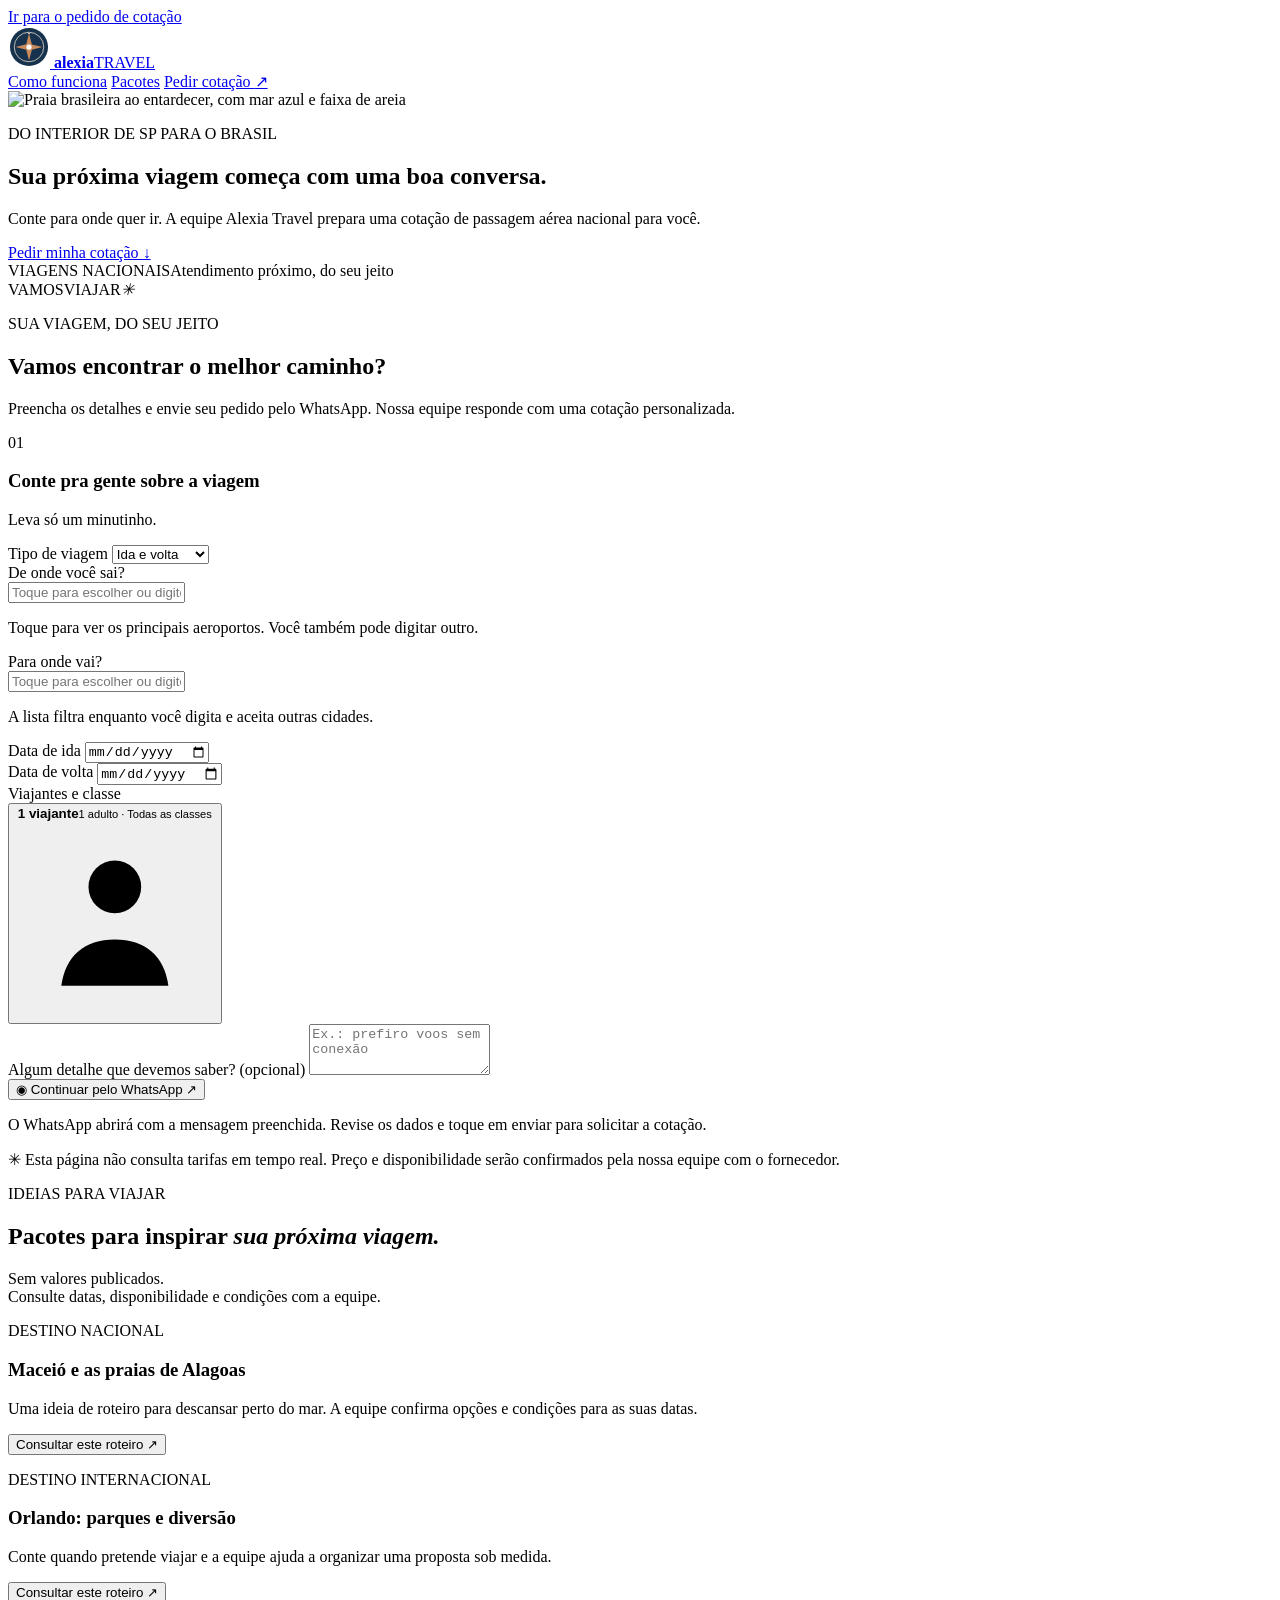
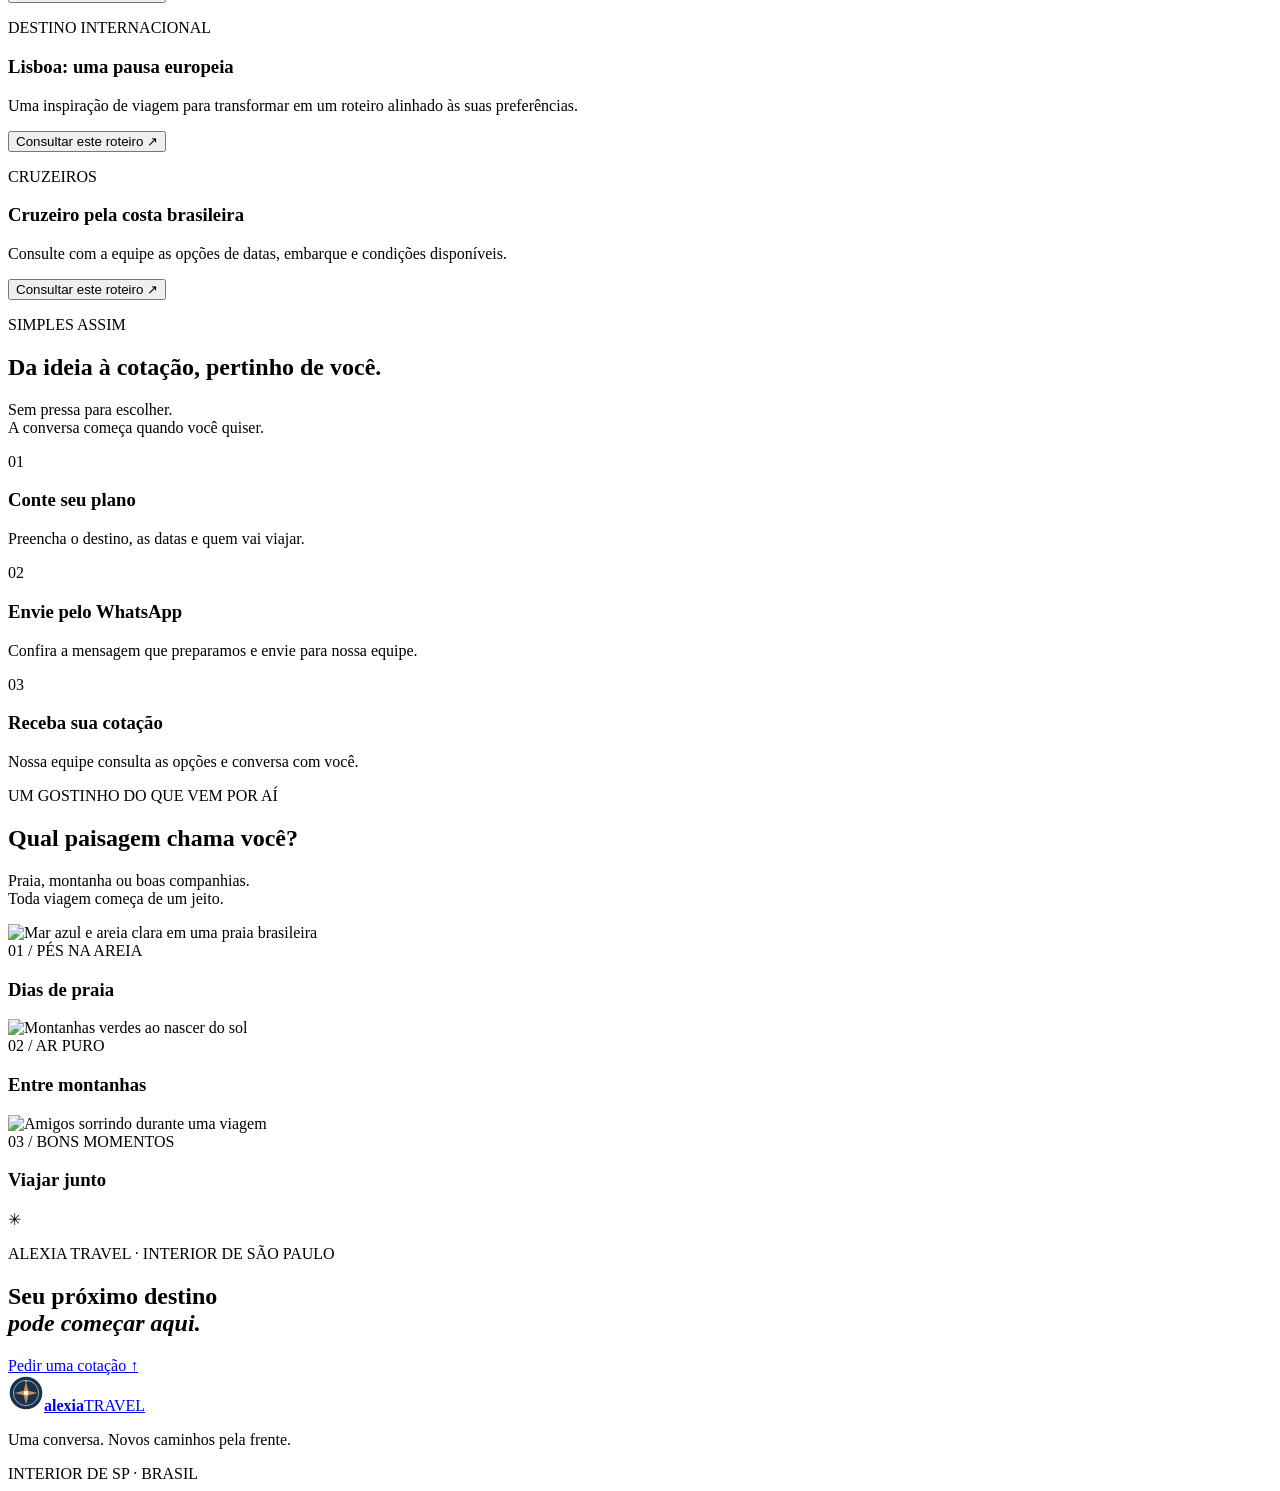
==== commit 3b5786cf: "Add files via upload" ====
--- a/index.html
+++ b/index.html
@@ -15,266 +15,30 @@
     <meta name="twitter:card" content="summary_large_image" />
     <meta name="twitter:title" content="Alexia Travel | Cotação de passagens" />
     <meta name="twitter:description" content="Conte para onde quer viajar. Nossa equipe prepara sua cotação." />
-    <link rel="icon" type="image/svg+xml" href="[data-uri]" />
+    <link rel="icon" type="image/svg+xml" href="/logo.svg" />
     <link rel="preconnect" href="https://fonts.googleapis.com" />
     <link rel="preconnect" href="https://fonts.gstatic.com" crossorigin />
     <link href="https://fonts.googleapis.com/css2?family=DM+Sans:wght@400;500;600;700&family=Lora:wght@400;500;600;700&display=swap" rel="stylesheet" />
-    <style>
-@import url('https://fonts.googleapis.com/css2?family=DM+Sans:wght@400;500;600;700&family=Lora:wght@400;500;600;700&display=swap');
-
-:root {
-  color-scheme: light;
-  --ink: #17324d;
-  --ink-soft: #526577;
-  --terracotta: #c98b5b;
-  --terracotta-dark: #a9673d;
-  --paper: #f7f5f0;
-  --paper-deep: #eeeae1;
-  --white: #fffefa;
-  --line: #ded9cf;
-  --font-display: 'Lora', Georgia, serif;
-  --font-body: 'DM Sans', Arial, sans-serif;
-}
-
-* { box-sizing: border-box; }
-html { scroll-behavior: smooth; scroll-padding-top: 24px; }
-body { margin: 0; color: var(--ink); background: var(--paper); font-family: var(--font-body); -webkit-font-smoothing: antialiased; }
-a { color: inherit; }
-button, input, select, textarea { font: inherit; }
-button, a, input, select, textarea { -webkit-tap-highlight-color: transparent; }
-:focus-visible { outline: 3px solid #df9d6d; outline-offset: 3px; }
-.skip-link { position: fixed; z-index: 10; top: 10px; left: 10px; padding: 12px 16px; transform: translateY(-160%); background: var(--white); color: var(--ink); }
-.skip-link:focus { transform: translateY(0); }
-.site-header { height: 82px; padding: 0 clamp(22px, 6.2vw, 96px); display: flex; align-items: center; justify-content: space-between; background: var(--paper); }
-.brand { display: inline-flex; align-items: center; gap: 10px; text-decoration: none; }
-.brand-mark { display: block; flex: 0 0 auto; }
-.brand-type { display: flex; flex-direction: column; line-height: 1; }
-.brand-type strong { font: 600 23px/.96 var(--font-display); letter-spacing: -1px; }
-.brand-type > span { margin-top: 6px; font: 700 8px/1 var(--font-body); letter-spacing: 3.7px; }
-.main-nav { display: flex; align-items: center; gap: clamp(20px, 4vw, 52px); }
-.main-nav a { font-size: 12px; font-weight: 600; text-decoration: none; }
-.main-nav a:not(.nav-cta) { color: var(--ink-soft); }
-.nav-cta { padding: 12px 17px; border: 1px solid var(--ink); transition: background .2s ease, color .2s ease; }
-.nav-cta:hover { color: var(--white); background: var(--ink); }
-.nav-cta span { margin-left: 8px; color: var(--terracotta); }
-
-.hero { min-height: min(660px, 72vw); position: relative; overflow: hidden; display: flex; align-items: center; color: var(--white); background: #223e51; }
-.hero-photo, .hero-shade { position: absolute; inset: 0; width: 100%; height: 100%; }
-.hero-photo { object-fit: cover; object-position: center 54%; }
-.hero-shade { background: linear-gradient(90deg, rgb(14 34 49 / 82%) 0%, rgb(19 39 52 / 60%) 45%, rgb(18 39 53 / 8%) 100%), linear-gradient(0deg, rgb(15 34 49 / 38%) 0%, transparent 40%); }
-.hero-content { position: relative; z-index: 1; width: min(760px, 75%); margin-left: clamp(26px, 10.2vw, 156px); padding: 76px 0 92px; }
-.eyebrow { margin: 0; font-size: 10px; font-weight: 700; letter-spacing: .2em; line-height: 1.5; }
-.hero-eyebrow { display: flex; align-items: center; gap: 10px; color: rgb(255 254 250 / 84%); }
-.hero-eyebrow span { width: 24px; height: 1px; background: var(--terracotta); }
-.hero h1 { max-width: 760px; margin: 27px 0 20px; font: 500 clamp(42px, 5.2vw, 74px)/1.12 var(--font-display); letter-spacing: -.045em; text-wrap: balance; }
-.hero-copy { max-width: 475px; margin: 0; color: rgb(255 254 250 / 88%); font-size: 15px; line-height: 1.8; }
-.hero-link { display: inline-flex; align-items: center; gap: 18px; margin-top: 31px; padding: 0 0 8px; border: 0; border-bottom: 1px solid rgb(255 254 250 / 58%); color: var(--white); font-size: 12px; font-weight: 600; text-decoration: none; transition: gap .2s ease, border-color .2s ease; }
-.hero-link span { color: #e7b990; font-size: 17px; line-height: .8; }
-.hero-link:hover { gap: 25px; border-color: var(--terracotta); }
-.hero-caption { position: absolute; z-index: 1; right: clamp(22px, 6.2vw, 96px); bottom: 25px; left: clamp(26px, 10.2vw, 156px); display: flex; justify-content: space-between; color: rgb(255 254 250 / 75%); font-size: 9px; font-weight: 600; letter-spacing: .15em; }
-.hero-stamp { position: absolute; top: 14%; right: clamp(32px, 9vw, 140px); width: 104px; height: 104px; display: flex; flex-direction: column; align-items: center; justify-content: center; gap: 3px; border: 1px solid rgb(255 254 250 / 62%); border-radius: 50%; color: white; font-size: 8px; font-weight: 700; letter-spacing: .18em; transform: rotate(9deg); }
-.hero-stamp i { margin-top: 4px; color: #e2ad82; font-size: 15px; font-style: normal; }
-
-.quote-section { padding: 87px 24px 91px; background: var(--paper); }
-.quote-intro { max-width: 760px; margin: 0 auto 31px; text-align: center; }
-.section-eyebrow { color: var(--terracotta-dark); }
-.quote-intro h2, .section-heading h2 { text-wrap: balance; }
-.quote-intro h2 { margin: 14px 0 12px; font: 500 clamp(32px, 4vw, 49px)/1.2 var(--font-display); letter-spacing: -.04em; }
-.quote-intro > p:last-child { max-width: 550px; margin: 0 auto; color: var(--ink-soft); font-size: 14px; line-height: 1.8; }
-.quote-card { max-width: 920px; margin: 0 auto; padding: clamp(23px, 4vw, 42px); border: 1px solid #e1ddd4; background: var(--white); box-shadow: 0 18px 54px rgb(23 50 77 / 7%); }
-.form-heading { display: flex; align-items: flex-start; gap: 14px; margin-bottom: 26px; padding-bottom: 19px; border-bottom: 1px solid #e8e4dc; }
-.form-number { color: var(--terracotta-dark); font: 500 13px var(--font-display); }
-.form-heading h3 { margin: 0; font: 500 21px/1.3 var(--font-display); }
-.form-heading p { margin: 5px 0 0; color: var(--ink-soft); font-size: 12px; }
-.form-grid { display: grid; grid-template-columns: repeat(2, minmax(0, 1fr)); gap: 19px 16px; }
-.field { min-width: 0; display: flex; flex-direction: column; gap: 8px; }
-.field label { font-size: 11px; font-weight: 700; letter-spacing: .02em; }
-.field label span { color: var(--ink-soft); font-weight: 400; }
-.field input, .field select, .field textarea { width: 100%; min-height: 48px; padding: 12px 13px; border: 1px solid #d8d5cd; border-radius: 0; color: var(--ink); background: #fffefa; font-size: 13px; }
-.field input::placeholder, .field textarea::placeholder { color: #8a9299; }
-.field input:focus, .field select:focus, .field textarea:focus { border-color: var(--terracotta-dark); outline: 2px solid rgb(201 139 91 / 22%); outline-offset: 1px; }
-.field textarea { min-height: 82px; resize: vertical; line-height: 1.55; }
-.field-notes { grid-column: 1 / -1; }
-.field[hidden] { display: none; }
-.form-actions { display: flex; flex-direction: column; align-items: flex-start; gap: 10px; margin-top: 25px; }
-.whatsapp-button { min-height: 50px; display: inline-flex; align-items: center; justify-content: center; gap: 12px; padding: 13px 20px; border: 1px solid #1f674a; color: white; background: #236e50; font-size: 12px; font-weight: 700; cursor: pointer; transition: background .18s ease, transform .18s ease; }
-.whatsapp-button:hover { background: #18563e; transform: translateY(-1px); }
-.whatsapp-button:active { transform: translateY(0); }
-.wa-icon { font-size: 16px; }
-.form-note { max-width: 650px; margin: 0; color: var(--ink-soft); font-size: 11px; line-height: 1.65; }
-.form-status { margin: 16px 0 0; padding: 12px 14px; border-left: 3px solid #4b8067; color: #254f3d; background: #eff6f0; font-size: 12px; line-height: 1.6; }
-.whatsapp-fallback { display: inline-block; margin-top: 10px; color: var(--ink); font-size: 12px; font-weight: 700; text-decoration-color: var(--terracotta); text-underline-offset: 4px; }
-.quote-disclaimer { max-width: 840px; display: flex; align-items: flex-start; gap: 10px; margin: 23px auto 0; color: var(--ink-soft); font-size: 11px; line-height: 1.65; }
-.quote-disclaimer span { color: var(--terracotta-dark); }
-
-.how-section { padding: 81px clamp(24px, 7.8vw, 118px) 92px; background: var(--paper-deep); }
-.section-heading { display: flex; justify-content: space-between; align-items: end; gap: 36px; max-width: 1250px; margin: 0 auto 34px; }
-.section-heading h2 { max-width: 720px; margin: 13px 0 0; font: 500 clamp(31px, 3.7vw, 46px)/1.2 var(--font-display); letter-spacing: -.045em; }
-.heading-note { flex: 0 0 auto; padding-bottom: 5px; color: var(--ink-soft); font-size: 12px; line-height: 1.75; text-align: right; }
-.steps-grid { display: grid; grid-template-columns: repeat(3, 1fr); gap: 18px; max-width: 1250px; margin: 0 auto; }
-.step-card { min-height: 185px; padding: 25px 23px; border-top: 2px solid var(--terracotta); background: rgb(255 254 250 / 72%); }
-.step-card > span { color: var(--terracotta-dark); font: 500 12px var(--font-display); }
-.step-card h3 { margin: 19px 0 9px; font: 500 21px/1.25 var(--font-display); }
-.step-card p { max-width: 300px; margin: 0; color: var(--ink-soft); font-size: 12px; line-height: 1.7; }
-
-.experiences { padding: 82px clamp(24px, 7.8vw, 118px) 112px; background: var(--paper); }
-.experiences .section-heading .heading-note { padding-bottom: 5px; }
-.photo-grid { display: grid; grid-template-columns: 1fr 1fr 1fr; align-items: start; gap: 18px; max-width: 1250px; margin: 0 auto; }
-.photo-card { height: clamp(330px, 42vw, 500px); position: relative; overflow: hidden; background: #c3c4bd; }
-.photo-card:nth-child(2) { margin-top: 42px; }
-.photo-card:nth-child(3) { margin-top: 84px; }
-.photo-card img { position: absolute; inset: 0; width: 100%; height: 100%; object-fit: cover; transition: transform .7s cubic-bezier(.2,.7,.2,1); }
-.photo-card:hover img { transform: scale(1.035); }
-.photo-overlay { position: absolute; inset: 0; background: linear-gradient(0deg, rgb(16 34 49 / 74%) 0%, rgb(16 34 49 / 15%) 45%, transparent 80%); }
-.photo-label { position: absolute; right: 22px; bottom: 24px; left: 22px; color: white; }
-.photo-label > span { font-size: 9px; font-weight: 700; letter-spacing: .18em; }
-.photo-label h3 { margin: 9px 0 0; font: 500 clamp(25px, 2.5vw, 34px)/1.15 var(--font-display); letter-spacing: -.02em; }
-
-.closing { min-height: 350px; display: flex; flex-direction: column; align-items: center; justify-content: center; padding: 74px 24px 82px; text-align: center; }
-.closing-mark { margin-bottom: 17px; color: var(--terracotta); font-size: 23px; }
-.closing .eyebrow { color: var(--ink-soft); }
-.closing h2 { margin: 17px 0 20px; font: 500 clamp(38px, 5vw, 58px)/1.17 var(--font-display); letter-spacing: -.045em; }
-.closing h2 em { color: var(--terracotta-dark); font-weight: 400; }
-.closing-link { display: inline-flex; align-items: center; gap: 12px; padding-bottom: 6px; border-bottom: 1px solid var(--terracotta); color: var(--ink); font-size: 12px; font-weight: 700; text-decoration: none; }
-.closing-link span { color: var(--terracotta-dark); font-size: 16px; }
-.site-footer { min-height: 105px; display: flex; align-items: center; justify-content: space-between; gap: 20px; padding: 20px clamp(22px, 6.2vw, 96px); border-top: 1px solid var(--line); }
-.footer-brand .brand-type strong { font-size: 20px; }
-.site-footer > p { margin: 0; color: var(--ink-soft); font-size: 11px; }
-.footer-place { color: #647485; font-size: 9px; font-weight: 700; letter-spacing: .18em; }
-
-@media (min-width: 1600px) { .hero { min-height: 700px; } }
-@media (max-width: 760px) {
-  .site-header { height: 72px; }
-  .main-nav { gap: 14px; }
-  .main-nav a:not(.nav-cta) { display: none; }
-  .nav-cta { padding: 10px 12px; font-size: 11px !important; }
-  .hero { min-height: 660px; min-height: min(700px, 92svh); align-items: end; }
-  .hero-photo { object-position: 58% center; }
-  .hero-shade { background: linear-gradient(0deg, rgb(14 34 49 / 86%) 0%, rgb(19 39 52 / 50%) 56%, rgb(18 39 53 / 5%) 100%); }
-  .hero-content { width: auto; margin: 0; padding: 0 26px 112px; }
-  .hero h1 { max-width: 610px; margin-top: 19px; font-size: clamp(42px, 10vw, 65px); }
-  .hero-copy { max-width: 460px; font-size: 14px; }
-  .hero-stamp { top: 25px; right: 24px; width: 76px; height: 76px; font-size: 6px; }
-  .hero-caption { right: 24px; bottom: 21px; left: 26px; font-size: 7px; letter-spacing: .1em; }
-  .quote-section { padding: 69px 18px 73px; }
-  .quote-intro { padding: 0 6px; }
-  .quote-intro h2 { font-size: clamp(32px, 8vw, 43px); }
-  .quote-card { padding: 22px 18px; }
-  .form-grid { grid-template-columns: 1fr 1fr; gap: 16px 12px; }
-  .field-trip-type, .field-passengers { grid-column: 1 / -1; }
-  .field input, .field select { min-height: 48px; }
-  .whatsapp-button { width: 100%; }
-  .form-actions { align-items: stretch; }
-  .how-section { padding: 66px 22px 70px; }
-  .section-heading { display: block; margin-bottom: 25px; }
-  .section-heading h2 { font-size: clamp(32px, 8vw, 40px); }
-  .heading-note { display: block; margin-top: 12px; text-align: left; }
-  .steps-grid { grid-template-columns: 1fr; gap: 12px; }
-  .step-card { min-height: auto; padding: 22px; }
-  .step-card h3 { margin-top: 13px; }
-  .experiences { padding: 68px 22px 78px; }
-  .photo-grid { grid-template-columns: 1fr; gap: 14px; }
-  .photo-card, .photo-card:nth-child(2), .photo-card:nth-child(3) { height: 390px; margin-top: 0; }
-  .photo-label { right: 19px; bottom: 20px; left: 19px; }
-  .photo-label h3 { font-size: 31px; }
-  .closing { min-height: 320px; padding: 64px 24px; }
-  .site-footer { flex-wrap: wrap; justify-content: space-between; padding: 21px 22px; }
-  .site-footer > p { order: 3; width: 100%; }
-  .footer-place { font-size: 8px; }
-}
-@media (max-width: 420px) {
-  .header-note { max-width: 147px; line-height: 1.5; }
-  .hero-caption span:last-child { display: none; }
-  .form-grid { grid-template-columns: 1fr; }
-  .field-trip-type, .field-passengers, .field-notes { grid-column: auto; }
-  .photo-card, .photo-card:nth-child(2), .photo-card:nth-child(3) { height: 340px; }
-}
-@media (prefers-reduced-motion: reduce) {
-  html { scroll-behavior: auto; }
-  *, *::before, *::after { transition-duration: .01ms !important; animation-duration: .01ms !important; animation-iteration-count: 1 !important; }
-}
-
-
-/* Airport suggestions and passenger ages */
-.airport-control { position: relative; }
-.airport-list { position: absolute; z-index: 5; top: calc(100% + 5px); right: 0; left: 0; max-height: 285px; overflow-y: auto; border: 1px solid #d8d5cd; background: var(--white); box-shadow: 0 16px 35px rgb(23 50 77 / 16%); }
-.airport-list[hidden], .children-ages[hidden] { display: none; }
-.airport-option { padding: 11px 13px; border-bottom: 1px solid #efede8; color: var(--ink); background: var(--white); font-size: 12px; line-height: 1.45; cursor: pointer; }
-.airport-option:last-child { border-bottom: 0; }
-.airport-option:hover, .airport-option[aria-selected="true"] { color: var(--ink); background: #f1ece3; }
-.airport-empty { padding: 13px; color: var(--ink-soft); font-size: 12px; line-height: 1.5; }
-.field-hint { margin: -2px 0 0; color: var(--ink-soft); font-size: 10px; line-height: 1.45; }
-.children-ages { grid-column: 1 / -1; padding: 16px; border-left: 2px solid var(--terracotta); background: #f8f6f1; }
-.children-heading { margin: 0; font-size: 12px; font-weight: 700; }
-.children-help { margin: 5px 0 14px; color: var(--ink-soft); font-size: 10px; line-height: 1.5; }
-.children-ages-grid { display: grid; grid-template-columns: repeat(2, minmax(0, 1fr)); gap: 14px; }
-@media (max-width: 420px) {
-  .children-ages { grid-column: auto; padding: 13px; }
-  .children-ages-grid { grid-template-columns: 1fr; }
-}
-
-
-/* Traveler picker popover */
-.field-traveler-picker { grid-column: 1 / -1; }
-.traveler-picker { position: relative; }
-.travelers-trigger { width: 100%; min-height: 60px; display: flex; align-items: center; justify-content: space-between; gap: 16px; padding: 11px 14px; border: 1px solid #d8d5cd; color: var(--ink); background: var(--white); text-align: left; cursor: pointer; }
-.travelers-trigger:hover, .travelers-trigger[aria-expanded="true"] { border-color: var(--terracotta-dark); }
-.travelers-trigger-copy { min-width: 0; display: flex; flex-direction: column; gap: 4px; }
-.travelers-trigger-copy strong { font-size: 13px; font-weight: 600; }
-.travelers-trigger-copy small { overflow: hidden; color: var(--ink-soft); font-size: 10px; text-overflow: ellipsis; white-space: nowrap; }
-.travelers-trigger-icon { color: var(--terracotta-dark); font-size: 20px; line-height: 1; }
-.travelers-popover { position: absolute; z-index: 8; top: calc(100% + 7px); left: 0; width: min(380px, 100%); padding: 0 16px; border: 1px solid #e1ddd4; background: var(--white); box-shadow: 0 18px 40px rgb(23 50 77 / 19%); }
-.travelers-popover[hidden] { display: none; }
-.travelers-popover-title { padding: 17px 0 12px; border-bottom: 1px solid #e9e5dd; color: var(--ink-soft); font-size: 11px; font-weight: 600; }
-.traveler-row { min-height: 74px; display: flex; align-items: center; justify-content: space-between; gap: 14px; border-bottom: 1px solid #efede8; }
-.traveler-category { display: flex; flex-direction: column; gap: 5px; }
-.traveler-category strong { font-size: 13px; font-weight: 600; }
-.traveler-category span { color: var(--ink-soft); font-size: 11px; }
-.counter-control { display: flex; align-items: center; gap: 14px; }
-.counter-button { width: 34px; height: 34px; flex: 0 0 auto; display: inline-flex; align-items: center; justify-content: center; padding: 0; border: 1px solid var(--ink); border-radius: 50%; color: var(--ink); background: var(--white); font-size: 20px; line-height: 1; cursor: pointer; }
-.counter-button:hover:not(:disabled) { color: white; background: var(--ink); }
-.counter-button:disabled { border-color: #d8d5cd; color: #b8b8b5; cursor: not-allowed; }
-.counter-value { min-width: 16px; color: var(--ink); font-size: 14px; text-align: center; font-variant-numeric: tabular-nums; }
-.traveler-class-field { margin: 15px 0 17px; }
-.traveler-class-field label { font-size: 11px; font-weight: 700; }
-.traveler-class-field select { min-height: 46px; }
-.traveler-actions { display: flex; align-items: center; justify-content: space-between; gap: 14px; margin: 0 -16px; padding: 13px 16px; border-top: 1px solid #e9e5dd; }
-.traveler-clear, .traveler-apply { min-height: 42px; padding: 10px 17px; border: 0; font-size: 12px; font-weight: 700; cursor: pointer; }
-.traveler-clear { color: var(--ink); background: transparent; }
-.traveler-clear:hover { color: var(--terracotta-dark); }
-.traveler-apply { color: var(--white); background: var(--ink); }
-.traveler-apply:hover { background: #244969; }
-.children-ages, .baby-ages { grid-column: 1 / -1; padding: 16px; border-left: 2px solid var(--terracotta); background: #f8f6f1; }
-.children-ages[hidden], .baby-ages[hidden] { display: none; }
-@media (max-width: 420px) {
-  .field-traveler-picker { grid-column: auto; }
-  .travelers-popover { width: min(380px, calc(100vw - 52px)); }
-  .counter-control { gap: 10px; }
-  .children-ages, .baby-ages { grid-column: auto; padding: 13px; }
-}
-
-.travelers-trigger-icon { display: inline-flex; align-items: center; justify-content: center; }
-.travelers-trigger-icon svg { width: 21px; height: 21px; fill: none; stroke: currentColor; stroke-width: 1.6; stroke-linecap: round; stroke-linejoin: round; }
-
-</style>
+    <link rel="stylesheet" href="/styles.css" />
     <title>Alexia Travel | Cotação de passagens nacionais</title>
   </head>
   <body>
     <a class="skip-link" href="#cotacao">Ir para o pedido de cotação</a>
     <header class="site-header">
       <a class="brand" href="#inicio" aria-label="Alexia Travel — início">
-        <img class="brand-mark" src="[data-uri]" alt="" width="42" height="42" />
+        <img class="brand-mark" src="/logo.svg" alt="" width="42" height="42" />
         <span class="brand-type"><strong>alexia</strong><span>TRAVEL</span></span>
       </a>
       <nav class="main-nav" aria-label="Navegação principal">
         <a href="#como-funciona">Como funciona</a>
+        <a href="#pacotes">Pacotes</a>
         <a class="nav-cta" href="#cotacao">Pedir cotação <span aria-hidden="true">↗</span></a>
       </nav>
     </header>
 
     <main id="inicio">
       <section class="hero" aria-labelledby="hero-title">
-        <img class="hero-photo" src="[data-uri]" alt="Praia brasileira ao entardecer, com mar azul e faixa de areia" fetchpriority="high" />
+        <img class="hero-photo" src="/manus-storage/async-images/NYDFXRDtMnxNaIBbF4QWCk/image-1.webp" alt="Praia brasileira ao entardecer, com mar azul e faixa de areia" fetchpriority="high" />
         <div class="hero-shade"></div>
         <div class="hero-content">
           <p class="eyebrow hero-eyebrow"><span></span> DO INTERIOR DE SP PARA O BRASIL</p>
@@ -396,6 +160,35 @@
         <p class="quote-disclaimer"><span aria-hidden="true">✳</span> Esta página não consulta tarifas em tempo real. Preço e disponibilidade serão confirmados pela nossa equipe com o fornecedor.</p>
       </section>
 
+      <section class="packages-section" id="pacotes" aria-labelledby="packages-title">
+        <div class="section-heading">
+          <div><p class="eyebrow section-eyebrow">IDEIAS PARA VIAJAR</p><h2 id="packages-title">Pacotes para inspirar <em>sua próxima viagem.</em></h2></div>
+          <p class="heading-note">Sem valores publicados.<br />Consulte datas, disponibilidade e condições com a equipe.</p>
+        </div>
+        <div class="package-grid">
+          <article class="package-card package-card-beach">
+            <p class="package-kicker">DESTINO NACIONAL</p><h3>Maceió e as praias de Alagoas</h3>
+            <p>Uma ideia de roteiro para descansar perto do mar. A equipe confirma opções e condições para as suas datas.</p>
+            <button class="package-button" type="button" data-package-title="Maceió e as praias de Alagoas">Consultar este roteiro <span aria-hidden="true">↗</span></button>
+          </article>
+          <article class="package-card package-card-parks">
+            <p class="package-kicker">DESTINO INTERNACIONAL</p><h3>Orlando: parques e diversão</h3>
+            <p>Conte quando pretende viajar e a equipe ajuda a organizar uma proposta sob medida.</p>
+            <button class="package-button" type="button" data-package-title="Orlando: parques e diversão">Consultar este roteiro <span aria-hidden="true">↗</span></button>
+          </article>
+          <article class="package-card package-card-europe">
+            <p class="package-kicker">DESTINO INTERNACIONAL</p><h3>Lisboa: uma pausa europeia</h3>
+            <p>Uma inspiração de viagem para transformar em um roteiro alinhado às suas preferências.</p>
+            <button class="package-button" type="button" data-package-title="Lisboa: uma pausa europeia">Consultar este roteiro <span aria-hidden="true">↗</span></button>
+          </article>
+          <article class="package-card package-card-cruise">
+            <p class="package-kicker">CRUZEIROS</p><h3>Cruzeiro pela costa brasileira</h3>
+            <p>Consulte com a equipe as opções de datas, embarque e condições disponíveis.</p>
+            <button class="package-button" type="button" data-package-title="Cruzeiro pela costa brasileira">Consultar este roteiro <span aria-hidden="true">↗</span></button>
+          </article>
+        </div>
+      </section>
+
       <section class="how-section" id="como-funciona" aria-labelledby="how-title">
         <div class="section-heading">
           <div><p class="eyebrow section-eyebrow">SIMPLES ASSIM</p><h2 id="how-title">Da ideia à cotação, pertinho de você.</h2></div>
@@ -414,9 +207,9 @@
           <p class="heading-note">Praia, montanha ou boas companhias.<br />Toda viagem começa de um jeito.</p>
         </div>
         <div class="photo-grid">
-          <article class="photo-card photo-card-beach"><img src="[data-uri]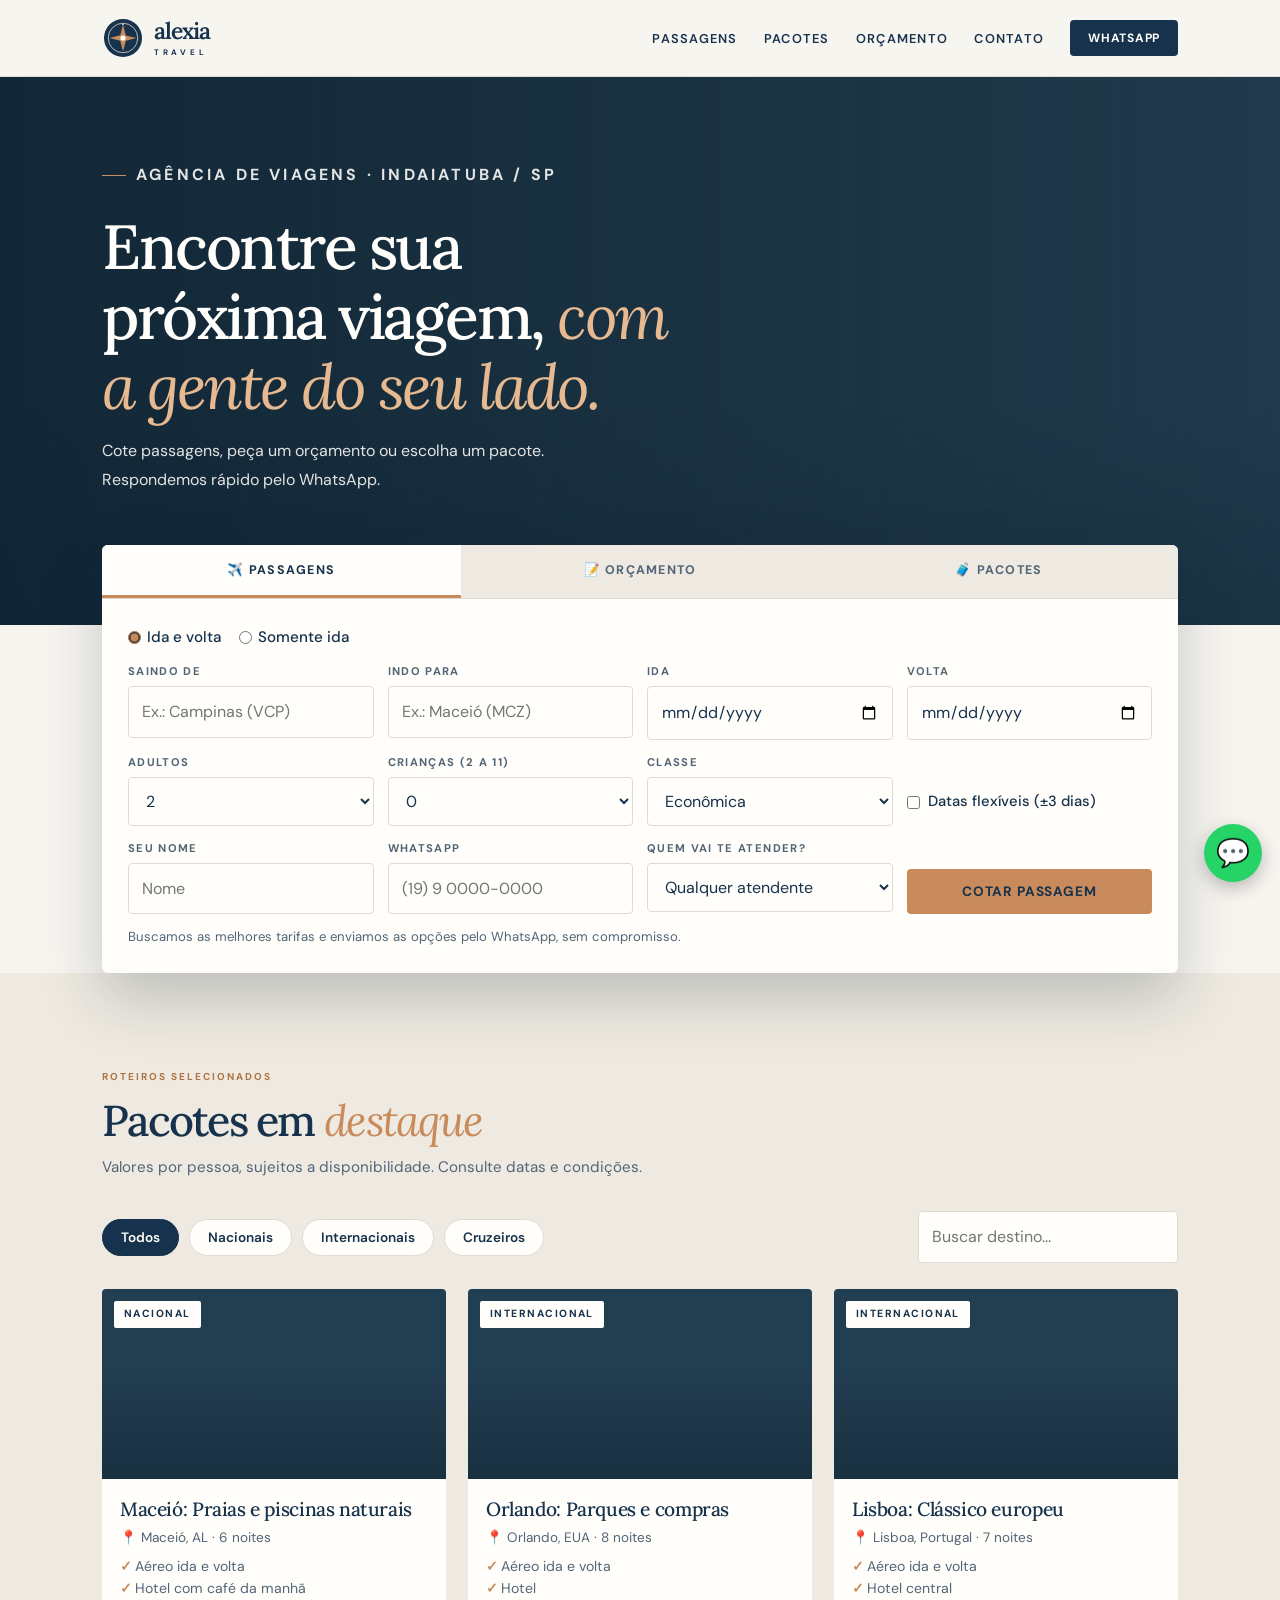
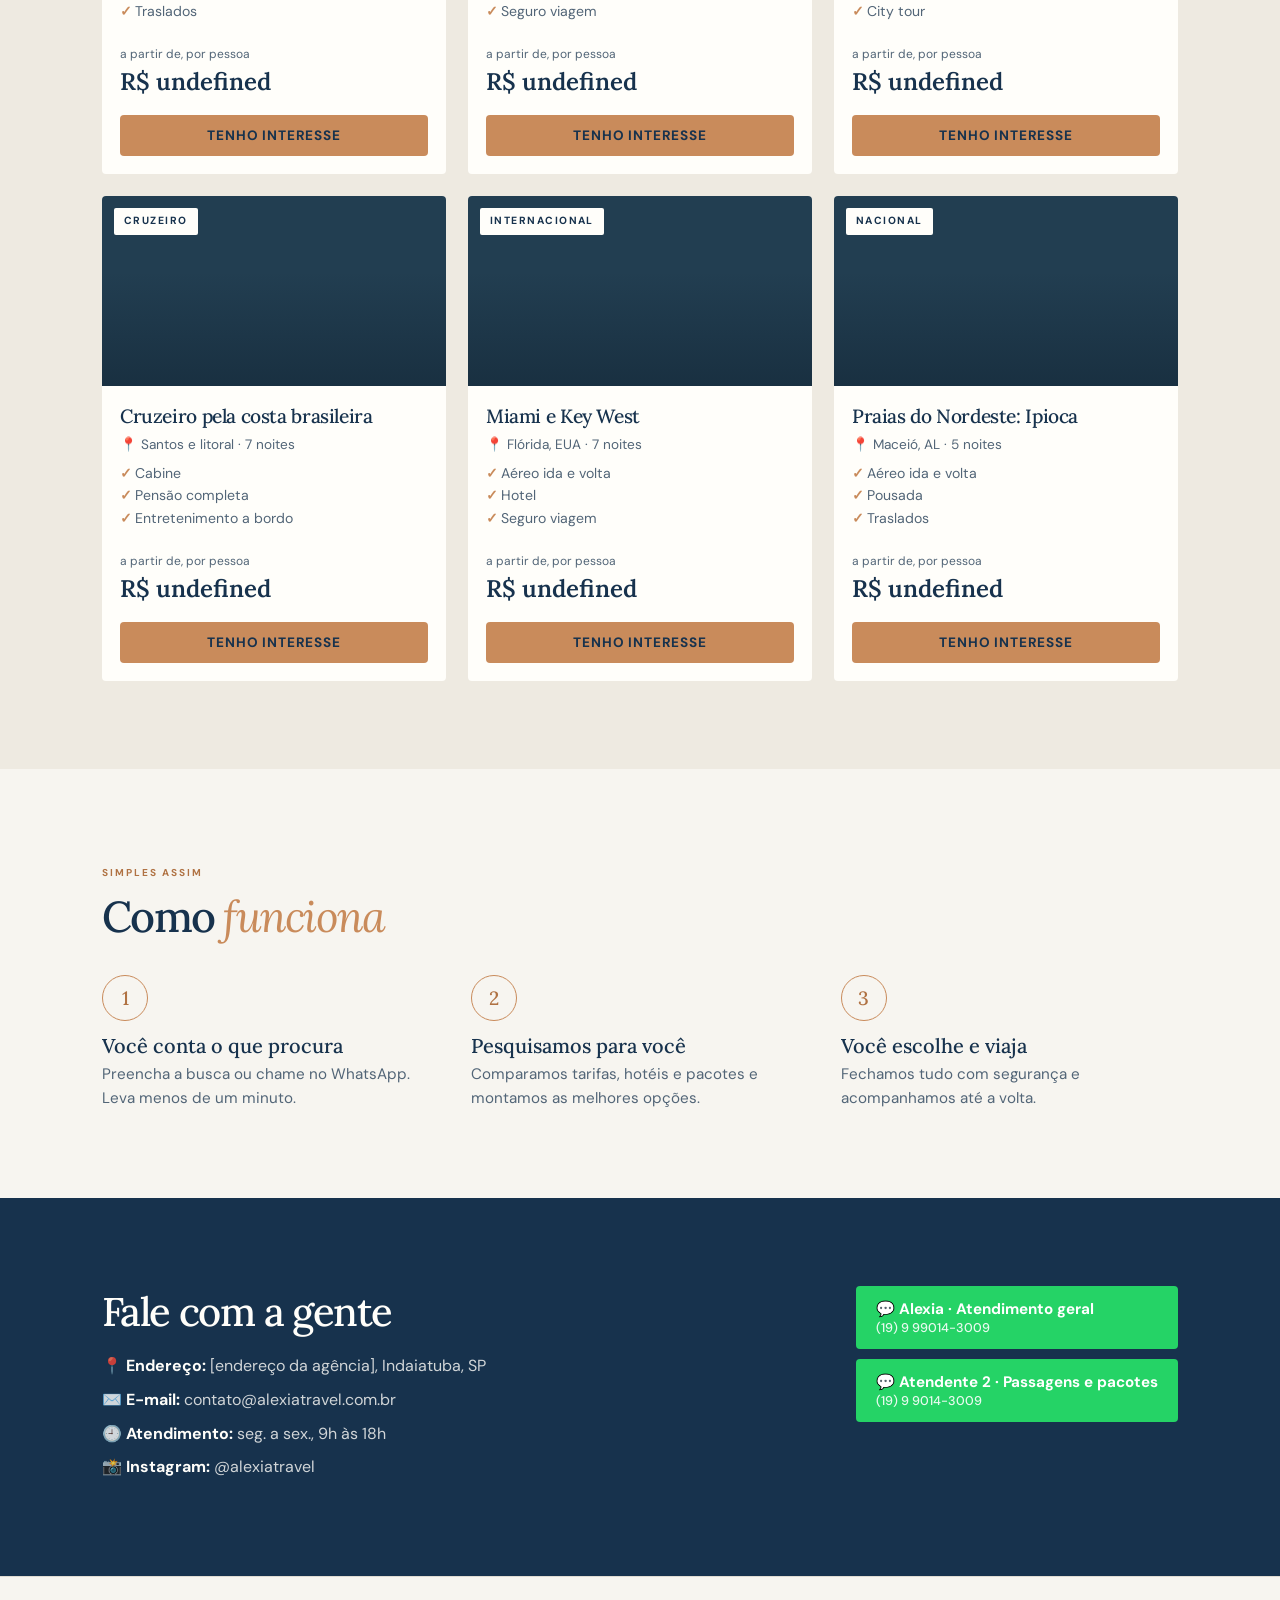
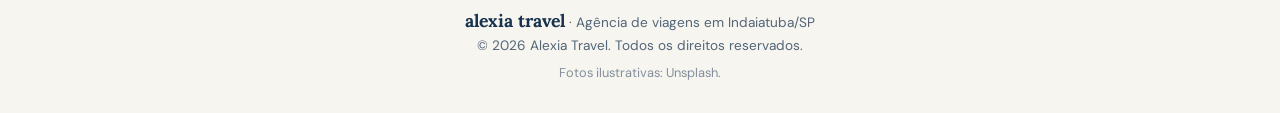
==== commit 2d34f889: "Add files via upload" ====
--- a/index.html
+++ b/index.html
@@ -1,758 +1,509 @@
-<!doctype html>
+<!DOCTYPE html>
 <html lang="pt-BR">
-  <head>
-    <meta charset="UTF-8" />
-    <meta name="viewport" content="width=device-width, initial-scale=1.0" />
-    <meta name="theme-color" content="#17324d" />
-    <meta name="description" content="Peça uma cotação personalizada de passagem aérea nacional com a Alexia Travel. Informe sua viagem e fale com nossa equipe pelo WhatsApp." />
-    <meta name="keywords" content="Alexia Travel, passagem aérea, cotação de passagem, viagens nacionais, interior de SP" />
-    <link rel="canonical" href="https://www.alexiatravel.com.br/" />
-    <meta property="og:type" content="website" />
-    <meta property="og:site_name" content="Alexia Travel" />
-    <meta property="og:url" content="https://www.alexiatravel.com.br/" />
-    <meta property="og:title" content="Alexia Travel | Vamos planejar sua próxima viagem" />
-    <meta property="og:description" content="Peça sua cotação de passagem aérea nacional pelo WhatsApp." />
-    <meta name="twitter:card" content="summary_large_image" />
-    <meta name="twitter:title" content="Alexia Travel | Cotação de passagens" />
-    <meta name="twitter:description" content="Conte para onde quer viajar. Nossa equipe prepara sua cotação." />
-    <link rel="icon" type="image/svg+xml" href="/logo.svg" />
-    <link rel="preconnect" href="https://fonts.googleapis.com" />
-    <link rel="preconnect" href="https://fonts.gstatic.com" crossorigin />
-    <link href="https://fonts.googleapis.com/css2?family=DM+Sans:wght@400;500;600;700&family=Lora:wght@400;500;600;700&display=swap" rel="stylesheet" />
-    <link rel="stylesheet" href="/styles.css" />
-    <title>Alexia Travel | Cotação de passagens nacionais</title>
-  </head>
-  <body>
-    <a class="skip-link" href="#cotacao">Ir para o pedido de cotação</a>
-    <header class="site-header">
-      <a class="brand" href="#inicio" aria-label="Alexia Travel — início">
-        <img class="brand-mark" src="/logo.svg" alt="" width="42" height="42" />
-        <span class="brand-type"><strong>alexia</strong><span>TRAVEL</span></span>
-      </a>
-      <nav class="main-nav" aria-label="Navegação principal">
-        <a href="#como-funciona">Como funciona</a>
-        <a href="#pacotes">Pacotes</a>
-        <a class="nav-cta" href="#cotacao">Pedir cotação <span aria-hidden="true">↗</span></a>
-      </nav>
-    </header>
-
-    <main id="inicio">
-      <section class="hero" aria-labelledby="hero-title">
-        <img class="hero-photo" src="/manus-storage/async-images/NYDFXRDtMnxNaIBbF4QWCk/image-1.webp" alt="Praia brasileira ao entardecer, com mar azul e faixa de areia" fetchpriority="high" />
-        <div class="hero-shade"></div>
-        <div class="hero-content">
-          <p class="eyebrow hero-eyebrow"><span></span> DO INTERIOR DE SP PARA O BRASIL</p>
-          <h1 id="hero-title">Sua próxima viagem começa com uma boa conversa.</h1>
-          <p class="hero-copy">Conte para onde quer ir. A equipe Alexia Travel prepara uma cotação de passagem aérea nacional para você.</p>
-          <a class="hero-link" href="#cotacao">Pedir minha cotação <span aria-hidden="true">↓</span></a>
+<head>
+<meta charset="UTF-8">
+<meta name="viewport" content="width=device-width, initial-scale=1">
+<meta name="theme-color" content="#17324d">
+<title>Alexia Travel | Passagens, Pacotes e Orçamentos de Viagem</title>
+<meta name="description" content="Cote passagens aéreas, peça orçamento e confira pacotes de viagem com a Alexia Travel, agência de viagens em Indaiatuba.">
+<link rel="canonical" href="https://www.alexiatravel.com.br/">
+<link rel="preconnect" href="https://fonts.googleapis.com">
+<link rel="preconnect" href="https://fonts.gstatic.com" crossorigin>
+<link href="https://fonts.googleapis.com/css2?family=DM+Sans:wght@400;500;600;700&family=Lora:wght@400;500;600;700&display=swap" rel="stylesheet">
+<style>
+  :root{
+    --ink:#17324d;--ink-soft:#526577;--terra:#c98b5b;--terra-esc:#b07243;--paper:#f7f5f0;--paper-deep:#eeeae1;--white:#fffefa;--borda:#dfdbd2;
+    --font-display:'Lora',Georgia,serif;--font-body:'DM Sans',Arial,sans-serif
+  }
+  *{box-sizing:border-box;margin:0;padding:0}
+  html{scroll-behavior:smooth}
+  body{font-family:var(--font-body);color:var(--ink);background:var(--paper);line-height:1.6;-webkit-font-smoothing:antialiased}
+  a{text-decoration:none;color:inherit}
+  .container{max-width:1120px;margin:0 auto;padding:0 22px}
+
+  /* topo */
+  header{position:sticky;top:0;z-index:20;background:var(--paper);border-bottom:1px solid var(--borda)}
+  .nav{display:flex;align-items:center;justify-content:space-between;height:76px}
+  .brand{display:inline-flex;align-items:center;gap:10px}
+  .brand-type{display:flex;flex-direction:column;line-height:1}
+  .brand-type strong{font:600 23px/.96 var(--font-display);letter-spacing:-1px}
+  .brand-type span{margin-top:6px;font:700 8px/1 var(--font-body);letter-spacing:3.7px}
+  nav ul{display:flex;gap:26px;list-style:none;align-items:center}
+  nav a{font-weight:600;font-size:.8rem;letter-spacing:.1em;text-transform:uppercase;color:var(--ink)}
+  nav a:hover{color:var(--terra-esc)}
+  .btn{display:inline-block;padding:14px 26px;border-radius:4px;font:700 .85rem var(--font-body);letter-spacing:.06em;text-transform:uppercase;border:0;cursor:pointer;transition:.2s;text-align:center}
+  .btn-terra{background:var(--terra);color:var(--ink)}
+  .btn-terra:hover{background:#d49a6b;transform:translateY(-1px)}
+  .btn-ink{background:var(--ink);color:var(--white)}
+  .btn-ink:hover{background:#21456a}
+  nav .btn-ink{padding:10px 18px;font-size:.75rem;color:var(--white)}
+  nav .btn-ink:hover{color:var(--white)}
+  .menu-toggle{display:none;background:none;border:0;font-size:1.7rem;color:var(--ink);cursor:pointer}
+
+  /* hero + busca */
+  .hero{position:relative;color:var(--white);padding:84px 0 130px;background:
+      linear-gradient(90deg,rgba(14,34,49,.82),rgba(19,39,52,.55) 55%,rgba(18,39,53,.15)),
+      linear-gradient(0deg,rgba(15,34,49,.35),transparent 40%),
+      url("https://unsplash.com/photos/JQK137K59_I/download?force=true&w=1920") center 54%/cover no-repeat,#223e51}
+  .eyebrow{display:flex;align-items:center;gap:10px;font-size:10px;font-weight:700;letter-spacing:.2em;color:rgba(255,254,250,.85);text-transform:uppercase}
+  .eyebrow i{width:24px;height:1px;background:var(--terra)}
+  .hero h1{font:500 clamp(2.1rem,5.2vw,3.9rem)/1.12 var(--font-display);letter-spacing:-.04em;max-width:720px;margin:22px 0 16px;text-wrap:balance}
+  .hero h1 em{color:#e7b990;font-weight:400}
+  .hero p{font-size:1rem;color:rgba(255,254,250,.88);max-width:480px;line-height:1.8}
+
+  .busca{background:var(--white);color:var(--ink);border-radius:6px;box-shadow:0 24px 60px rgba(14,34,49,.22);margin-top:-80px;position:relative;z-index:5;overflow:hidden}
+  .tabs{display:flex;background:var(--paper-deep);border-bottom:1px solid var(--borda)}
+  .tab{flex:1;padding:17px 10px;border:0;background:none;font:700 .78rem var(--font-body);letter-spacing:.1em;text-transform:uppercase;color:var(--ink-soft);cursor:pointer;border-bottom:3px solid transparent;display:block;text-align:center}
+  .tab.ativa{color:var(--ink);background:var(--white);border-bottom-color:var(--terra)}
+  .painel{display:none;padding:26px}
+  .painel.ativo{display:block}
+  .grid{display:grid;gap:14px;grid-template-columns:repeat(12,1fr)}
+  .c3{grid-column:span 3}.c4{grid-column:span 4}.c6{grid-column:span 6}.c12{grid-column:span 12}
+  label{display:block;font-size:.7rem;font-weight:700;color:var(--ink-soft);margin-bottom:5px;text-transform:uppercase;letter-spacing:.12em}
+  input,select,textarea{width:100%;padding:12px 13px;border:1.5px solid var(--borda);border-radius:4px;font:inherit;background:var(--white);color:var(--ink)}
+  input:focus,select:focus,textarea:focus{outline:none;border-color:var(--terra)}
+  .radios{display:flex;gap:18px;margin-bottom:14px;flex-wrap:wrap}
+  .radios label{display:flex;align-items:center;gap:6px;text-transform:none;letter-spacing:0;font-size:.95rem;color:var(--ink);margin:0;cursor:pointer;font-weight:500}
+  .radios input{width:auto;accent-color:var(--terra)}
+  .check{display:flex;align-items:center;gap:8px;text-transform:none!important;letter-spacing:0!important;font-size:.92rem!important;color:var(--ink)!important;font-weight:500!important}
+  .check input{width:auto;accent-color:var(--terra)}
+  .nota{font-size:.82rem;color:var(--ink-soft);margin-top:12px}
+  .acao{display:flex;align-items:end}
+  .acao .btn{width:100%}
+  .atend-box.oculto{display:none}
+
+  section{padding:88px 0}
+  .titulo{margin-bottom:32px}
+  .titulo .tag{font-size:10px;font-weight:700;letter-spacing:.2em;color:var(--terra-esc);text-transform:uppercase}
+  .titulo h2{font:500 clamp(1.8rem,3.6vw,2.7rem)/1.2 var(--font-display);letter-spacing:-.04em;margin-top:10px}
+  .titulo h2 em{color:var(--terra);font-weight:400}
+  .titulo p{color:var(--ink-soft);margin-top:8px;font-size:.95rem}
+
+  /* pacotes */
+  #pacotes{background:var(--paper-deep)}
+  .filtros{display:flex;gap:10px;flex-wrap:wrap;margin-bottom:26px;align-items:center}
+  .chip{padding:9px 18px;border-radius:999px;border:1.5px solid var(--borda);background:var(--white);font:600 .85rem var(--font-body);color:var(--ink);cursor:pointer}
+  .chip.ativa{background:var(--ink);border-color:var(--ink);color:var(--white)}
+  .filtros input{max-width:260px;margin-left:auto}
+  .pacotes{display:grid;grid-template-columns:repeat(auto-fill,minmax(260px,1fr));gap:22px}
+  .pac{background:var(--white);border-radius:4px;overflow:hidden;display:flex;flex-direction:column;transition:.25s}
+  .pac:hover{transform:translateY(-4px);box-shadow:0 16px 34px rgba(23,50,77,.14)}
+  .pac .foto{height:190px;background-size:cover;background-position:center;background-color:#223e51;position:relative}
+  .pac .foto::after{content:"";position:absolute;inset:0;background:linear-gradient(0deg,rgba(16,34,49,.5),transparent 60%)}
+  .pac .selo{position:absolute;z-index:1;left:12px;top:12px;background:var(--white);color:var(--ink);font-size:.65rem;letter-spacing:.14em;text-transform:uppercase;font-weight:700;padding:5px 10px;border-radius:2px}
+  .pac .corpo{padding:18px;display:flex;flex-direction:column;gap:6px;flex:1}
+  .pac h3{font:500 1.2rem/1.25 var(--font-display);letter-spacing:-.02em}
+  .pac .meta{font-size:.85rem;color:var(--ink-soft)}
+  .pac ul{list-style:none;font-size:.88rem;color:var(--ink-soft)}
+  .pac li::before{content:"✓ ";color:var(--terra);font-weight:800}
+  .pac .preco{margin-top:auto;padding-top:12px}
+  .pac .preco small{font-size:.75rem;color:var(--ink-soft)}
+  .pac .preco strong{display:block;font:600 1.5rem var(--font-display);color:var(--ink)}
+  .pac .btn{margin-top:12px;padding:12px}
+  .vazio{grid-column:1/-1;text-align:center;color:var(--ink-soft);padding:30px}
+
+  /* como funciona */
+  .passos .linha{display:grid;grid-template-columns:repeat(auto-fit,minmax(230px,1fr));gap:32px}
+  .passo .n{width:46px;height:46px;border-radius:50%;border:1px solid var(--terra);color:var(--terra-esc);font:500 1.2rem var(--font-display);display:flex;align-items:center;justify-content:center;margin-bottom:12px}
+  .passo h3{font:500 1.25rem var(--font-display);margin-bottom:4px}
+  .passo p{color:var(--ink-soft);font-size:.95rem}
+
+  #contato{background:var(--ink);color:var(--white)}
+  .contato{display:flex;gap:30px;flex-wrap:wrap;justify-content:space-between;align-items:flex-start}
+  .contato h2{font:500 clamp(1.8rem,3.4vw,2.5rem) var(--font-display);letter-spacing:-.04em;margin-bottom:16px}
+  .contato ul{list-style:none;color:rgba(255,254,250,.8)}
+  .contato li{margin-bottom:8px}
+  .contato strong{color:var(--white)}
+  .contato a.lnk{color:#e7b990;font-weight:600}
+  .lista-atend{display:flex;flex-direction:column;gap:10px;min-width:250px}
+  .lista-atend .btn{background:#25d366;color:#fff;text-transform:none;letter-spacing:0;font-size:.95rem;text-align:left;padding:13px 20px;border-radius:4px}
+  .lista-atend .btn:hover{background:#1ebe5a}
+  .lista-atend .btn small{display:block;font-weight:500;opacity:.9}
+
+  footer{background:var(--paper);border-top:1px solid var(--borda);color:var(--ink-soft);text-align:center;padding:30px 20px;font-size:.85rem}
+  footer strong{color:var(--ink);font-family:var(--font-display);font-size:1.1rem}
+  .wpp-flutuante{position:fixed;right:18px;bottom:18px;z-index:30;background:#25d366;color:#fff;width:58px;height:58px;border-radius:50%;display:flex;align-items:center;justify-content:center;font-size:1.7rem;box-shadow:0 6px 18px rgba(0,0,0,.25);border:0;cursor:pointer}
+
+  /* seletor de atendente */
+  .modal{position:fixed;inset:0;background:rgba(14,34,49,.6);z-index:50;display:none;align-items:center;justify-content:center;padding:20px}
+  .modal.aberto{display:flex}
+  .modal .caixa{background:var(--white);border-radius:6px;padding:26px;max-width:380px;width:100%;box-shadow:0 24px 60px rgba(0,0,0,.35)}
+  .modal h3{font:500 1.4rem var(--font-display);margin-bottom:4px}
+  .modal p{color:var(--ink-soft);font-size:.9rem;margin-bottom:16px}
+  .modal .opcoes{display:flex;flex-direction:column;gap:10px}
+  .modal .opcoes button{background:var(--paper);border:1.5px solid var(--borda);border-radius:4px;padding:13px 16px;font:600 1rem var(--font-body);color:var(--ink);cursor:pointer;text-align:left}
+  .modal .opcoes button:hover{border-color:var(--terra)}
+  .modal .opcoes small{display:block;font-weight:500;color:var(--ink-soft)}
+  .modal .fechar{margin-top:14px;background:none;border:0;color:var(--ink-soft);cursor:pointer;font:inherit;text-decoration:underline}
+
+  @media(max-width:800px){
+    .menu-toggle{display:block}
+    nav ul{display:none;position:absolute;top:76px;left:0;right:0;background:var(--paper);flex-direction:column;padding:18px;gap:14px;box-shadow:0 10px 20px rgba(0,0,0,.08)}
+    nav ul.aberto{display:flex}
+    .c3,.c4,.c6{grid-column:span 12}
+    .painel{padding:18px}
+    .tab{font-size:.68rem;padding:14px 2px;letter-spacing:.05em}
+    .filtros input{max-width:none;margin-left:0;width:100%}
+    section{padding:56px 0}
+    .hero{padding:56px 0 110px}
+  }
+</style>
+</head>
+<body>
+
+<header>
+  <div class="container nav">
+    <a href="#topo" class="brand" aria-label="Alexia Travel — início">
+      <svg width="42" height="42" viewBox="0 0 64 64" aria-hidden="true"><circle cx="32" cy="32" r="29" fill="#17324d"/><circle cx="32" cy="32" r="22.5" fill="none" stroke="#e9dfd0" stroke-width="1.2"/><path d="M32 11.5 36.4 28l16.1 4-16.1 4.1L32 52.5l-4.2-16.4L11.5 32l16.3-4.1z" fill="#c98b5b"/><circle cx="32" cy="32" r="4" fill="#fffefa"/><circle cx="32" cy="11.5" r="1.2" fill="#fffefa"/></svg>
+      <span class="brand-type"><strong>alexia</strong><span>TRAVEL</span></span>
+    </a>
+    <nav>
+      <button class="menu-toggle" aria-label="Abrir menu" onclick="document.getElementById('menu').classList.toggle('aberto')">☰</button>
+      <ul id="menu" onclick="this.classList.remove('aberto')">
+        <li><a href="#busca" data-tab="passagens">Passagens</a></li>
+        <li><a href="#pacotes">Pacotes</a></li>
+        <li><a href="#busca" data-tab="orcamento">Orçamento</a></li>
+        <li><a href="#contato">Contato</a></li>
+        <li><a class="btn btn-ink" href="#" data-wpp="Olá! Vim pelo site da Alexia Travel e gostaria de ajuda com uma viagem.">WhatsApp</a></li>
+      </ul>
+    </nav>
+  </div>
+</header>
+
+<main id="topo">
+  <div class="hero">
+    <div class="container">
+      <p class="eyebrow"><i></i> AGÊNCIA DE VIAGENS · INDAIATUBA / SP</p>
+      <h1>Encontre sua próxima viagem, <em>com a gente do seu lado.</em></h1>
+      <p>Cote passagens, peça um orçamento ou escolha um pacote. Respondemos rápido pelo WhatsApp.</p>
+    </div>
+  </div>
+
+  <div class="container">
+    <div class="busca" id="busca">
+      <div class="tabs">
+        <button class="tab ativa" data-tab="passagens">✈️ Passagens</button>
+        <button class="tab" data-tab="orcamento">📝 Orçamento</button>
+        <a class="tab" href="#pacotes">🧳 Pacotes</a>
+      </div>
+
+      <!-- PASSAGENS -->
+      <form class="painel ativo" id="painel-passagens" onsubmit="enviarPassagem(event)">
+        <div class="radios">
+          <label><input type="radio" name="trecho" value="ida e volta" checked> Ida e volta</label>
+          <label><input type="radio" name="trecho" value="somente ida"> Somente ida</label>
         </div>
-        <div class="hero-caption"><span>VIAGENS NACIONAIS</span><span>Atendimento próximo, do seu jeito</span></div>
-        <div class="hero-stamp" aria-hidden="true"><span>VAMOS</span><span>VIAJAR</span><i>✳</i></div>
-      </section>
-
-      <section class="quote-section" id="cotacao" aria-labelledby="quote-title">
-        <div class="quote-intro">
-          <p class="eyebrow section-eyebrow">SUA VIAGEM, DO SEU JEITO</p>
-          <h2 id="quote-title">Vamos encontrar o melhor caminho?</h2>
-          <p>Preencha os detalhes e envie seu pedido pelo WhatsApp. Nossa equipe responde com uma cotação personalizada.</p>
+        <div class="grid">
+          <div class="c3"><label for="origem">Saindo de</label><input id="origem" list="cidades" placeholder="Ex.: Campinas (VCP)" required></div>
+          <div class="c3"><label for="destino">Indo para</label><input id="destino" list="cidades" placeholder="Ex.: Maceió (MCZ)" required></div>
+          <div class="c3"><label for="ida">Ida</label><input id="ida" type="date" required></div>
+          <div class="c3" id="box-volta"><label for="volta">Volta</label><input id="volta" type="date"></div>
+          <div class="c3"><label for="adultos">Adultos</label><select id="adultos"></select></div>
+          <div class="c3"><label for="criancas">Crianças (2 a 11)</label><select id="criancas"></select></div>
+          <div class="c3"><label for="classe">Classe</label><select id="classe"><option>Econômica</option><option>Premium Economy</option><option>Executiva</option></select></div>
+          <div class="c3 acao"><label class="check" style="margin:0 0 12px"><input type="checkbox" id="flex"> Datas flexíveis (±3 dias)</label></div>
+          <div class="c3"><label for="nome-p">Seu nome</label><input id="nome-p" placeholder="Nome" required></div>
+          <div class="c3"><label for="tel-p">WhatsApp</label><input id="tel-p" type="tel" placeholder="(19) 9 0000-0000"></div>
+          <div class="c3 atend-box"><label for="atend-p">Quem vai te atender?</label><select id="atend-p" class="sel-atend"></select></div>
+          <div class="c3 acao"><button class="btn btn-terra" type="submit">Cotar passagem</button></div>
         </div>
-        <form class="quote-card" id="quote-form">
-          <div class="form-heading">
-            <span class="form-number">01</span>
-            <div><h3>Conte pra gente sobre a viagem</h3><p>Leva só um minutinho.</p></div>
-          </div>
-          <div class="form-grid">
-            <div class="field field-trip-type">
-              <label for="trip-type">Tipo de viagem</label>
-              <select id="trip-type" name="tripType">
-                <option value="roundtrip">Ida e volta</option>
-                <option value="oneway">Somente ida</option>
-              </select>
-            </div>
-            <div class="field airport-field">
-              <label for="origin">De onde você sai?</label>
-              <div class="airport-control">
-                <input id="origin" name="origin" type="text" placeholder="Toque para escolher ou digite" autocomplete="off" maxlength="100" role="combobox" aria-autocomplete="list" aria-haspopup="listbox" aria-expanded="false" aria-controls="origin-airports" required />
-                <div class="airport-list" id="origin-airports" role="listbox" aria-label="Sugestões de aeroporto de origem" hidden></div>
-              </div>
-              <p class="field-hint">Toque para ver os principais aeroportos. Você também pode digitar outro.</p>
-            </div>
-            <div class="field airport-field">
-              <label for="destination">Para onde vai?</label>
-              <div class="airport-control">
-                <input id="destination" name="destination" type="text" placeholder="Toque para escolher ou digite" autocomplete="off" maxlength="100" role="combobox" aria-autocomplete="list" aria-haspopup="listbox" aria-expanded="false" aria-controls="destination-airports" required />
-                <div class="airport-list" id="destination-airports" role="listbox" aria-label="Sugestões de aeroporto de destino" hidden></div>
-              </div>
-              <p class="field-hint">A lista filtra enquanto você digita e aceita outras cidades.</p>
-            </div>
-            <div class="field">
-              <label for="departure">Data de ida</label>
-              <input id="departure" name="departure" type="date" required />
-            </div>
-            <div class="field return-field" id="return-field">
-              <label for="return-date">Data de volta</label>
-              <input id="return-date" name="returnDate" type="date" required />
-            </div>
-            <div class="field field-traveler-picker">
-              <label for="travelers-trigger">Viajantes e classe</label>
-              <div class="traveler-picker" id="traveler-picker">
-                <button class="travelers-trigger" id="travelers-trigger" type="button" aria-haspopup="dialog" aria-expanded="false" aria-controls="travelers-popover">
-                  <span class="travelers-trigger-copy"><strong id="travelers-summary">1 viajante</strong><small id="travelers-detail">1 adulto · Todas as classes</small></span>
-                  <span class="travelers-trigger-icon" aria-hidden="true"><svg viewBox="0 0 24 24" focusable="false"><circle cx="12" cy="8" r="3.2"></circle><path d="M5.5 20c.5-3.6 2.8-5.6 6.5-5.6s6 2 6.5 5.6"></path></svg></span>
-                </button>
-                <div class="travelers-popover" id="travelers-popover" role="dialog" aria-labelledby="travelers-title" hidden>
-                  <div class="travelers-popover-title" id="travelers-title">Viajantes</div>
-                  <div class="traveler-row">
-                    <div class="traveler-category"><strong>Adultos</strong><span>Acima de 12 anos</span></div>
-                    <div class="counter-control">
-                      <button class="counter-button" type="button" data-traveler-kind="adults" data-traveler-step="-1" aria-label="Diminuir adultos">−</button>
-                      <span class="counter-value" id="adults-count" aria-live="polite">1</span>
-                      <button class="counter-button" type="button" data-traveler-kind="adults" data-traveler-step="1" aria-label="Aumentar adultos">+</button>
-                    </div>
-                  </div>
-                  <div class="traveler-row">
-                    <div class="traveler-category"><strong>Crianças</strong><span>De 2 até 11 anos</span></div>
-                    <div class="counter-control">
-                      <button class="counter-button" type="button" data-traveler-kind="children" data-traveler-step="-1" aria-label="Diminuir crianças">−</button>
-                      <span class="counter-value" id="children-count" aria-live="polite">0</span>
-                      <button class="counter-button" type="button" data-traveler-kind="children" data-traveler-step="1" aria-label="Aumentar crianças">+</button>
-                    </div>
-                  </div>
-                  <div class="traveler-row">
-                    <div class="traveler-category"><strong>Bebês</strong><span>De 0 até 23 meses</span></div>
-                    <div class="counter-control">
-                      <button class="counter-button" type="button" data-traveler-kind="babies" data-traveler-step="-1" aria-label="Diminuir bebês">−</button>
-                      <span class="counter-value" id="babies-count" aria-live="polite">0</span>
-                      <button class="counter-button" type="button" data-traveler-kind="babies" data-traveler-step="1" aria-label="Aumentar bebês">+</button>
-                    </div>
-                  </div>
-                  <div class="field traveler-class-field">
-                    <label for="travel-class">Classe</label>
-                    <select id="travel-class" name="travelClass">
-                      <option value="all">Todas as classes</option>
-                      <option value="economy">Econômica</option>
-                      <option value="premium">Premium Economy</option>
-                      <option value="business">Executiva</option>
-                      <option value="first">Primeira classe</option>
-                    </select>
-                  </div>
-                  <div class="traveler-actions">
-                    <button class="traveler-clear" id="traveler-clear" type="button">Limpar</button>
-                    <button class="traveler-apply" id="traveler-apply" type="button">Aplicar</button>
-                  </div>
-                </div>
-              </div>
-            </div>
-            <div class="children-ages" id="children-ages" aria-live="polite" hidden></div>
-            <div class="baby-ages" id="baby-ages" aria-live="polite" hidden></div>
-            <div class="field field-notes">
-              <label for="notes">Algum detalhe que devemos saber? <span>(opcional)</span></label>
-              <textarea id="notes" name="notes" rows="3" maxlength="500" placeholder="Ex.: prefiro voos sem conexão"></textarea>
-            </div>
-          </div>
-          <div class="form-actions">
-            <button class="whatsapp-button" type="submit"><span class="wa-icon" aria-hidden="true">◉</span> Continuar pelo WhatsApp <span aria-hidden="true">↗</span></button>
-            <p class="form-note">O WhatsApp abrirá com a mensagem preenchida. Revise os dados e toque em enviar para solicitar a cotação.</p>
-          </div>
-          <p class="form-status" id="form-status" role="status" aria-live="polite" hidden></p>
-          <a class="whatsapp-fallback" id="whatsapp-fallback" href="#" target="_blank" rel="noopener noreferrer" hidden>Se o WhatsApp não abriu, toque aqui para continuar</a>
-        </form>
-        <p class="quote-disclaimer"><span aria-hidden="true">✳</span> Esta página não consulta tarifas em tempo real. Preço e disponibilidade serão confirmados pela nossa equipe com o fornecedor.</p>
-      </section>
-
-      <section class="packages-section" id="pacotes" aria-labelledby="packages-title">
-        <div class="section-heading">
-          <div><p class="eyebrow section-eyebrow">IDEIAS PARA VIAJAR</p><h2 id="packages-title">Pacotes para inspirar <em>sua próxima viagem.</em></h2></div>
-          <p class="heading-note">Sem valores publicados.<br />Consulte datas, disponibilidade e condições com a equipe.</p>
+        <p class="nota">Buscamos as melhores tarifas e enviamos as opções pelo WhatsApp, sem compromisso.</p>
+      </form>
+
+      <!-- ORÇAMENTO -->
+      <form class="painel" id="painel-orcamento" onsubmit="enviarOrcamento(event)">
+        <div class="grid">
+          <div class="c4"><label for="o-tipo">O que você precisa?</label>
+            <select id="o-tipo"><option>Pacote completo</option><option>Hospedagem</option><option>Cruzeiro</option><option>Passagem + hotel</option><option>Seguro viagem</option><option>Roteiro personalizado</option><option>Grupo / excursão</option></select></div>
+          <div class="c4"><label for="o-destino">Destino</label><input id="o-destino" list="cidades" placeholder="Para onde quer ir?" required></div>
+          <div class="c4"><label for="o-quando">Quando</label><input id="o-quando" placeholder="Ex.: julho de 2027"></div>
+          <div class="c3"><label for="o-adultos">Adultos</label><select id="o-adultos"></select></div>
+          <div class="c3"><label for="o-criancas">Crianças</label><select id="o-criancas"></select></div>
+          <div class="c3"><label for="o-noites">Noites</label><input id="o-noites" type="number" min="1" placeholder="Ex.: 7"></div>
+          <div class="c3"><label for="o-valor">Orçamento aprox.</label>
+            <select id="o-valor"><option value="">Prefiro não informar</option><option>Até R$ 3.000</option><option>R$ 3.000 a R$ 6.000</option><option>R$ 6.000 a R$ 10.000</option><option>R$ 10.000 a R$ 20.000</option><option>Acima de R$ 20.000</option></select></div>
+          <div class="c12"><label for="o-obs">Conte mais</label><textarea id="o-obs" rows="2" placeholder="Preferências, ocasião especial, idade das crianças..."></textarea></div>
+          <div class="c3"><label for="o-nome">Seu nome</label><input id="o-nome" placeholder="Nome" required></div>
+          <div class="c3"><label for="o-tel">WhatsApp</label><input id="o-tel" type="tel" placeholder="(19) 9 0000-0000"></div>
+          <div class="c3 atend-box"><label for="atend-o">Quem vai te atender?</label><select id="atend-o" class="sel-atend"></select></div>
+          <div class="c3 acao"><button class="btn btn-terra" type="submit">Pedir orçamento</button></div>
         </div>
-        <div class="package-grid">
-          <article class="package-card package-card-beach">
-            <p class="package-kicker">DESTINO NACIONAL</p><h3>Maceió e as praias de Alagoas</h3>
-            <p>Uma ideia de roteiro para descansar perto do mar. A equipe confirma opções e condições para as suas datas.</p>
-            <button class="package-button" type="button" data-package-title="Maceió e as praias de Alagoas">Consultar este roteiro <span aria-hidden="true">↗</span></button>
-          </article>
-          <article class="package-card package-card-parks">
-            <p class="package-kicker">DESTINO INTERNACIONAL</p><h3>Orlando: parques e diversão</h3>
-            <p>Conte quando pretende viajar e a equipe ajuda a organizar uma proposta sob medida.</p>
-            <button class="package-button" type="button" data-package-title="Orlando: parques e diversão">Consultar este roteiro <span aria-hidden="true">↗</span></button>
-          </article>
-          <article class="package-card package-card-europe">
-            <p class="package-kicker">DESTINO INTERNACIONAL</p><h3>Lisboa: uma pausa europeia</h3>
-            <p>Uma inspiração de viagem para transformar em um roteiro alinhado às suas preferências.</p>
-            <button class="package-button" type="button" data-package-title="Lisboa: uma pausa europeia">Consultar este roteiro <span aria-hidden="true">↗</span></button>
-          </article>
-          <article class="package-card package-card-cruise">
-            <p class="package-kicker">CRUZEIROS</p><h3>Cruzeiro pela costa brasileira</h3>
-            <p>Consulte com a equipe as opções de datas, embarque e condições disponíveis.</p>
-            <button class="package-button" type="button" data-package-title="Cruzeiro pela costa brasileira">Consultar este roteiro <span aria-hidden="true">↗</span></button>
-          </article>
-        </div>
-      </section>
-
-      <section class="how-section" id="como-funciona" aria-labelledby="how-title">
-        <div class="section-heading">
-          <div><p class="eyebrow section-eyebrow">SIMPLES ASSIM</p><h2 id="how-title">Da ideia à cotação, pertinho de você.</h2></div>
-          <p class="heading-note">Sem pressa para escolher.<br />A conversa começa quando você quiser.</p>
-        </div>
-        <div class="steps-grid">
-          <article class="step-card"><span>01</span><h3>Conte seu plano</h3><p>Preencha o destino, as datas e quem vai viajar.</p></article>
-          <article class="step-card"><span>02</span><h3>Envie pelo WhatsApp</h3><p>Confira a mensagem que preparamos e envie para nossa equipe.</p></article>
-          <article class="step-card"><span>03</span><h3>Receba sua cotação</h3><p>Nossa equipe consulta as opções e conversa com você.</p></article>
-        </div>
-      </section>
-
-      <section class="experiences" aria-labelledby="experiences-title">
-        <div class="section-heading">
-          <div><p class="eyebrow section-eyebrow">UM GOSTINHO DO QUE VEM POR AÍ</p><h2 id="experiences-title">Qual paisagem chama você?</h2></div>
-          <p class="heading-note">Praia, montanha ou boas companhias.<br />Toda viagem começa de um jeito.</p>
-        </div>
-        <div class="photo-grid">
-          <article class="photo-card photo-card-beach"><img src="/manus-storage/async-images/NYDFXRDtMnxNaIBbF4QWCk/image-2.webp" alt="Mar azul e areia clara em uma praia brasileira" loading="lazy" /><div class="photo-overlay"></div><div class="photo-label"><span>01 / PÉS NA AREIA</span><h3>Dias de praia</h3></div></article>
-          <article class="photo-card photo-card-mountain"><img src="/manus-storage/async-images/Up5w1Dxx2lseziuJo2pOW7/image-1.webp" alt="Montanhas verdes ao nascer do sol" loading="lazy" /><div class="photo-overlay"></div><div class="photo-label"><span>02 / AR PURO</span><h3>Entre montanhas</h3></div></article>
-          <article class="photo-card photo-card-together"><img src="/manus-storage/async-images/Up5w1Dxx2lseziuJo2pOW7/image-2.webp" alt="Amigos sorrindo durante uma viagem" loading="lazy" /><div class="photo-overlay"></div><div class="photo-label"><span>03 / BONS MOMENTOS</span><h3>Viajar junto</h3></div></article>
-        </div>
-      </section>
-
-      <section class="closing" aria-labelledby="closing-title">
-        <div class="closing-mark" aria-hidden="true">✳</div><p class="eyebrow">ALEXIA TRAVEL · INTERIOR DE SÃO PAULO</p>
-        <h2 id="closing-title">Seu próximo destino<br /><em>pode começar aqui.</em></h2>
-        <a class="closing-link" href="#cotacao">Pedir uma cotação <span aria-hidden="true">↑</span></a>
-      </section>
-    </main>
-
-    <footer class="site-footer">
-      <a class="brand footer-brand" href="#inicio" aria-label="Alexia Travel — início"><img class="brand-mark" src="/logo.svg" alt="" width="36" height="36" /><span class="brand-type"><strong>alexia</strong><span>TRAVEL</span></span></a>
-      <p>Uma conversa. Novos caminhos pela frente.</p><span class="footer-place">INTERIOR DE SP · BRASIL</span>
-    </footer>
-
-    <dialog class="contact-dialog" id="contact-dialog" aria-labelledby="contact-title">
-      <div class="contact-dialog-card">
-        <button class="dialog-close" id="contact-close" type="button" aria-label="Fechar">×</button>
-        <p class="eyebrow section-eyebrow">SÓ MAIS UM PASSO</p>
-        <h2 id="contact-title">Como podemos falar com você?</h2>
-        <p id="contact-description" class="contact-dialog-copy">Informe seu nome e WhatsApp. Vamos registrar seu pedido e gerar um protocolo antes de abrir o WhatsApp.</p>
-        <form id="contact-form" class="contact-form">
-          <div class="field"><label for="contact-name">Seu nome</label><input id="contact-name" name="customerName" type="text" maxlength="120" autocomplete="name" required /></div>
-          <div class="field"><label for="contact-whatsapp">Seu WhatsApp com DDD</label><input id="contact-whatsapp" name="customerWhatsapp" type="tel" maxlength="24" autocomplete="tel" inputmode="tel" placeholder="(19) 99014-3009" required /></div>
-          <div class="field" id="preferred-attendant-field" hidden><label for="preferred-attendant">Escolha quem vai atender</label><select id="preferred-attendant" name="preferredAttendant"><option value="">Selecione um atendente</option></select></div>
-          <button class="whatsapp-button" id="contact-submit" type="submit"><span class="wa-icon" aria-hidden="true">◉</span> Registrar e continuar pelo WhatsApp <span aria-hidden="true">↗</span></button>
-        </form>
-        <p id="contact-status" class="form-status" role="status" aria-live="polite" hidden></p>
-        <p class="contact-privacy">Usaremos esses dados para acompanhar este pedido. Não informe documentos ou dados de pagamento.</p>
+      </form>
+    </div>
+  </div>
+
+  <!-- PACOTES -->
+  <section id="pacotes">
+    <div class="container">
+      <div class="titulo">
+        <p class="tag">Roteiros selecionados</p>
+        <h2>Pacotes em <em>destaque</em></h2>
+        <p>Valores por pessoa, sujeitos a disponibilidade. Consulte datas e condições.</p>
       </div>
-    </dialog>
-
-    <script type="module">
-      import { createClient } from 'https://esm.sh/@supabase/supabase-js@2';
-      import { SUPABASE_URL, SUPABASE_PUBLISHABLE_KEY } from './supabase-config.js';
-
-      const supabase = createClient(SUPABASE_URL, SUPABASE_PUBLISHABLE_KEY);
-      (() => {
-        const airports = [
-          'Aracaju — Aeroporto Santa Maria (AJU)',
-          'Belém — Aeroporto Internacional de Belém (BEL)',
-          'Belo Horizonte — Aeroporto de Confins (CNF)',
-          'Boa Vista — Aeroporto Internacional de Boa Vista (BVB)',
-          'Brasília — Aeroporto Internacional de Brasília (BSB)',
-          'Campinas — Aeroporto Internacional de Viracopos (VCP)',
-          'Campo Grande — Aeroporto Internacional de Campo Grande (CGR)',
-          'Cuiabá — Aeroporto Internacional Marechal Rondon (CGB)',
-          'Curitiba — Aeroporto Internacional Afonso Pena (CWB)',
-          'Florianópolis — Aeroporto Internacional Hercílio Luz (FLN)',
-          'Fortaleza — Aeroporto Internacional Pinto Martins (FOR)',
-          'Foz do Iguaçu — Aeroporto Internacional das Cataratas (IGU)',
-          'Goiânia — Aeroporto Santa Genoveva (GYN)',
-          'Ilhéus — Aeroporto Jorge Amado (IOS)',
-          'João Pessoa — Aeroporto Internacional Presidente Castro Pinto (JPA)',
-          'Juazeiro do Norte — Aeroporto Orlando Bezerra de Menezes (JDO)',
-          'Macapá — Aeroporto Internacional de Macapá (MCP)',
-          'Maceió — Aeroporto Internacional Zumbi dos Palmares (MCZ)',
-          'Manaus — Aeroporto Internacional Eduardo Gomes (MAO)',
-          'Natal — Aeroporto Internacional de Natal (NAT)',
-          'Navegantes — Aeroporto Internacional de Navegantes (NVT)',
-          'Palmas — Aeroporto Brigadeiro Lysias Rodrigues (PMW)',
-          'Petrolina — Aeroporto Senador Nilo Coelho (PNZ)',
-          'Porto Alegre — Aeroporto Internacional Salgado Filho (POA)',
-          'Porto Seguro — Aeroporto Internacional de Porto Seguro (BPS)',
-          'Porto Velho — Aeroporto Internacional de Porto Velho (PVH)',
-          'Recife — Aeroporto Internacional dos Guararapes (REC)',
-          'Rio Branco — Aeroporto Internacional de Rio Branco (RBR)',
-          'Rio de Janeiro — Aeroporto do Galeão (GIG)',
-          'Rio de Janeiro — Aeroporto Santos Dumont (SDU)',
-          'Salvador — Aeroporto Internacional de Salvador (SSA)',
-          'Santarém — Aeroporto de Santarém (STM)',
-          'São Luís — Aeroporto Internacional Marechal Cunha Machado (SLZ)',
-          'São Paulo — Aeroporto de Congonhas (CGH)',
-          'São Paulo — Aeroporto Internacional de Guarulhos (GRU)',
-          'Teresina — Aeroporto Senador Petrônio Portella (THE)',
-          'Uberlândia — Aeroporto de Uberlândia (UDI)',
-          'Vitória — Aeroporto de Vitória (VIX)'
-        ];
-        const form = document.getElementById('quote-form');
-        const tripType = document.getElementById('trip-type');
-        const departure = document.getElementById('departure');
-        const returnDate = document.getElementById('return-date');
-        const returnField = document.getElementById('return-field');
-        const origin = document.getElementById('origin');
-        const destination = document.getElementById('destination');
-        const travelerPicker = document.getElementById('traveler-picker');
-        const travelerTrigger = document.getElementById('travelers-trigger');
-        const travelerPopover = document.getElementById('travelers-popover');
-        const travelerClass = document.getElementById('travel-class');
-        const childrenAges = document.getElementById('children-ages');
-        const babyAges = document.getElementById('baby-ages');
-        const appliedTravelers = { adults: 1, children: 0, babies: 0 };
-        let draftTravelers = { ...appliedTravelers };
-        let appliedClass = 'all';
-        const status = document.getElementById('form-status');
-        const fallback = document.getElementById('whatsapp-fallback');
-        const contactDialog = document.getElementById('contact-dialog');
-        const contactForm = document.getElementById('contact-form');
-        const contactStatus = document.getElementById('contact-status');
-        const contactSubmit = document.getElementById('contact-submit');
-        const preferredAttendantField = document.getElementById('preferred-attendant-field');
-        const preferredAttendant = document.getElementById('preferred-attendant');
-        let pendingRequestType = 'flight';
-        let pendingPackageTitle = null;
-        let distributionMode = 'round_robin';
-        let distributionOptions = [];
-        let distributionLoaded = false;
-        let distributionRequest = null;
-
-        function normalize(value) {
-          return value.trim().normalize('NFD').replace(/[\u0300-\u036f]/g, '').toLocaleLowerCase('pt-BR');
-        }
-        function formatDate(value) {
-          const [year, month, day] = value.split('-');
-          return `${day}/${month}/${year}`;
-        }
-        function localDateString(date) {
-          const year = date.getFullYear();
-          const month = String(date.getMonth() + 1).padStart(2, '0');
-          const day = String(date.getDate()).padStart(2, '0');
-          return `${year}-${month}-${day}`;
-        }
-        function updateDateLimits() {
-          const today = localDateString(new Date());
-          departure.min = today;
-          returnDate.min = departure.value || today;
-          returnDate.setCustomValidity('');
-          if (returnDate.value && departure.value && returnDate.value < departure.value) {
-            returnDate.setCustomValidity('A data de volta precisa ser igual ou posterior à data de ida.');
-          }
-        }
-        function updateTripType() {
-          const oneWay = tripType.value === 'oneway';
-          returnField.hidden = oneWay;
-          returnDate.required = !oneWay;
-          if (oneWay) returnDate.value = '';
-          updateDateLimits();
-        }
-        const classLabels = { all: 'Todas as classes', economy: 'Econômica', premium: 'Premium Economy', business: 'Executiva', first: 'Primeira classe' };
-        const travelerLimits = { adults: { min: 1, max: 9 }, children: { min: 0, max: 8 }, babies: { min: 0, max: 8 } };
-        function updateCounterDisplay() {
-          Object.entries(draftTravelers).forEach(([kind, count]) => {
-            document.getElementById(`${kind}-count`).textContent = String(count);
-            const row = travelerPopover.querySelector(`[data-traveler-kind="${kind}"]`).parentElement;
-            const buttons = row.querySelectorAll('.counter-button');
-            buttons[0].disabled = count <= travelerLimits[kind].min;
-            buttons[1].disabled = count >= travelerLimits[kind].max;
-          });
-        }
-        function updateTravelerSummary() {
-          const total = appliedTravelers.adults + appliedTravelers.children + appliedTravelers.babies;
-          document.getElementById('travelers-summary').textContent = `${total} ${total === 1 ? 'viajante' : 'viajantes'}`;
-          const details = [`${appliedTravelers.adults} ${appliedTravelers.adults === 1 ? 'adulto' : 'adultos'}`];
-          if (appliedTravelers.children) details.push(`${appliedTravelers.children} ${appliedTravelers.children === 1 ? 'criança' : 'crianças'}`);
-          if (appliedTravelers.babies) details.push(`${appliedTravelers.babies} ${appliedTravelers.babies === 1 ? 'bebê' : 'bebês'}`);
-          details.push(classLabels[appliedClass]);
-          document.getElementById('travelers-detail').textContent = details.join(' · ');
-        }
-        function openTravelerPicker() {
-          draftTravelers = { ...appliedTravelers };
-          travelerClass.value = appliedClass;
-          updateCounterDisplay();
-          travelerPopover.hidden = false;
-          travelerTrigger.setAttribute('aria-expanded', 'true');
-        }
-        function closeTravelerPicker() {
-          travelerPopover.hidden = true;
-          travelerTrigger.setAttribute('aria-expanded', 'false');
-        }
-        function createAgeField(kind, index, min, max, unit) {
-          const field = document.createElement('div');
-          field.className = 'field child-age-field';
-          const label = document.createElement('label');
-          const id = `${kind}-age-${index}`;
-          label.htmlFor = id;
-          label.textContent = `${kind === 'child' ? 'Criança' : 'Bebê'} ${index} (${unit})`;
-          const input = document.createElement('input');
-          input.id = id;
-          input.name = id;
-          input.type = 'number';
-          input.min = String(min);
-          input.max = String(max);
-          input.step = '1';
-          input.inputMode = 'numeric';
-          input.placeholder = `${min} a ${max} ${unit}`;
-          input.required = true;
-          field.append(label, input);
-          return field;
-        }
-        function renderTravelerAges() {
-          childrenAges.replaceChildren();
-          babyAges.replaceChildren();
-          childrenAges.hidden = appliedTravelers.children === 0;
-          babyAges.hidden = appliedTravelers.babies === 0;
-          if (appliedTravelers.children) {
-            const heading = document.createElement('p');
-            heading.className = 'children-heading';
-            heading.textContent = 'Idade de cada criança na data da viagem';
-            const help = document.createElement('p');
-            help.className = 'children-help';
-            help.textContent = 'Informe a idade entre 2 e 11 anos.';
-            const grid = document.createElement('div');
-            grid.className = 'children-ages-grid';
-            for (let index = 1; index <= appliedTravelers.children; index += 1) grid.append(createAgeField('child', index, 2, 11, 'anos'));
-            childrenAges.append(heading, help, grid);
-          }
-          if (appliedTravelers.babies) {
-            const heading = document.createElement('p');
-            heading.className = 'children-heading';
-            heading.textContent = 'Idade de cada bebê na data da viagem';
-            const help = document.createElement('p');
-            help.className = 'children-help';
-            help.textContent = 'Informe a idade em meses (0 a 23 meses).';
-            const grid = document.createElement('div');
-            grid.className = 'children-ages-grid';
-            for (let index = 1; index <= appliedTravelers.babies; index += 1) grid.append(createAgeField('baby', index, 0, 23, 'meses'));
-            babyAges.append(heading, help, grid);
-          }
-        }
-        function setupAirportList(input, list) {
-          const control = input.parentElement;
-          let matches = [];
-          let activeIndex = -1;
-          const close = () => {
-            list.hidden = true;
-            input.setAttribute('aria-expanded', 'false');
-            input.removeAttribute('aria-activedescendant');
-            activeIndex = -1;
-          };
-          const selectMatch = (value) => {
-            input.value = value;
-            close();
-          };
-          const render = () => {
-            const query = normalize(input.value);
-            matches = airports.filter((airport) => !query || normalize(airport).includes(query));
-            list.replaceChildren();
-            activeIndex = -1;
-            if (!matches.length) {
-              const empty = document.createElement('div');
-              empty.className = 'airport-empty';
-              empty.textContent = 'Nenhuma sugestão encontrada. Você pode digitar outro aeroporto.';
-              list.append(empty);
-            } else {
-              matches.forEach((airport, index) => {
-                const option = document.createElement('div');
-                option.id = `${input.id}-option-${index}`;
-                option.className = 'airport-option';
-                option.setAttribute('role', 'option');
-                option.setAttribute('aria-selected', 'false');
-                option.textContent = airport;
-                option.addEventListener('mousedown', (event) => event.preventDefault());
-                option.addEventListener('click', () => selectMatch(airport));
-                list.append(option);
-              });
-            }
-            list.hidden = false;
-            input.setAttribute('aria-expanded', 'true');
-          };
-          const setActive = (index) => {
-            if (!matches.length) return;
-            activeIndex = (index + matches.length) % matches.length;
-            const options = list.querySelectorAll('[role="option"]');
-            options.forEach((option, optionIndex) => option.setAttribute('aria-selected', String(optionIndex === activeIndex)));
-            const active = options[activeIndex];
-            input.setAttribute('aria-activedescendant', active.id);
-            active.scrollIntoView({ block: 'nearest' });
-          };
-          input.addEventListener('focus', render);
-          input.addEventListener('input', render);
-          input.addEventListener('blur', () => window.setTimeout(close, 120));
-          input.addEventListener('keydown', (event) => {
-            if (event.key === 'ArrowDown') {
-              event.preventDefault();
-              if (list.hidden) render();
-              setActive(activeIndex + 1);
-            } else if (event.key === 'ArrowUp') {
-              event.preventDefault();
-              if (list.hidden) render();
-              setActive(activeIndex < 0 ? matches.length - 1 : activeIndex - 1);
-            } else if (event.key === 'Enter' && !list.hidden && activeIndex >= 0) {
-              event.preventDefault();
-              selectMatch(matches[activeIndex]);
-            } else if (event.key === 'Escape') {
-              close();
-            }
-          });
-          document.addEventListener('click', (event) => {
-            if (!control.contains(event.target)) close();
-          });
-        }
-
-        setupAirportList(origin, document.getElementById('origin-airports'));
-        setupAirportList(destination, document.getElementById('destination-airports'));
-        travelerTrigger.addEventListener('click', () => {
-          if (travelerPopover.hidden) openTravelerPicker();
-          else closeTravelerPicker();
-        });
-        travelerPopover.addEventListener('click', (event) => {
-          const button = event.target.closest('[data-traveler-kind]');
-          if (!button) return;
-          const kind = button.dataset.travelerKind;
-          const step = Number(button.dataset.travelerStep);
-          draftTravelers[kind] = Math.max(travelerLimits[kind].min, Math.min(travelerLimits[kind].max, draftTravelers[kind] + step));
-          updateCounterDisplay();
-        });
-        document.getElementById('traveler-clear').addEventListener('click', () => {
-          draftTravelers = { adults: 1, children: 0, babies: 0 };
-          travelerClass.value = 'all';
-          updateCounterDisplay();
-        });
-        document.getElementById('traveler-apply').addEventListener('click', () => {
-          Object.assign(appliedTravelers, draftTravelers);
-          appliedClass = travelerClass.value;
-          updateTravelerSummary();
-          renderTravelerAges();
-          closeTravelerPicker();
-          travelerTrigger.focus();
-        });
-        document.addEventListener('keydown', (event) => {
-          if (!travelerPopover.hidden && event.key === 'Escape') {
-            closeTravelerPicker();
-            travelerTrigger.focus();
-          }
-        });
-        document.addEventListener('focusin', (event) => {
-          if (!travelerPicker.contains(event.target)) closeTravelerPicker();
-        });
-        document.addEventListener('click', (event) => {
-          if (!travelerPicker.contains(event.target)) closeTravelerPicker();
-        });
-        tripType.addEventListener('change', updateTripType);
-        departure.addEventListener('change', updateDateLimits);
-        returnDate.addEventListener('change', updateDateLimits);
-        updateDateLimits();
-        updateTripType();
-        updateCounterDisplay();
-        updateTravelerSummary();
-        renderTravelerAges();
-
-        function openContactStep(requestType = 'flight', packageTitle = null) {
-          pendingRequestType = requestType;
-          pendingPackageTitle = packageTitle;
-          contactForm.reset();
-          contactStatus.hidden = true;
-          preferredAttendant.value = '';
-          const isPackage = requestType === 'package';
-          document.getElementById('contact-title').textContent = isPackage ? 'Vamos conversar sobre este pacote?' : 'Como podemos falar com você?';
-          document.getElementById('contact-description').textContent = isPackage
-            ? `Informe seu nome e WhatsApp para pedir informações sobre “${packageTitle}”. Vamos gerar um protocolo antes de abrir o WhatsApp.`
-            : 'Informe seu nome e WhatsApp. Vamos registrar seu pedido e gerar um protocolo antes de abrir o WhatsApp.';
-          contactDialog.showModal();
-          window.setTimeout(() => document.getElementById('contact-name').focus(), 0);
-        }
-
-        function normalizeCustomerPhone(value) {
-          const raw = String(value || '').trim();
-          const hasPlus = raw.startsWith('+');
-          let digits = raw.replace(/\D/g, '');
-          if (digits.startsWith('00')) digits = digits.slice(2);
-          if (!hasPlus && (digits.length === 10 || digits.length === 11)) digits = `55${digits}`;
-          if (!hasPlus && (digits.length === 12 || digits.length === 13) && digits.startsWith('55')) return `+${digits}`;
-          if (digits.length >= 8 && digits.length <= 15) return `+${digits}`;
-          return '';
-        }
-
-        function loadDistributionOptions() {
-          if (distributionLoaded) return Promise.resolve(true);
-          if (distributionRequest) return distributionRequest;
-          distributionRequest = (async () => {
-            try {
-              const { data, error } = await supabase.rpc('get_public_distribution_options');
-              if (error || !data) return false;
-              distributionMode = data.distribution_mode || 'round_robin';
-              distributionOptions = Array.isArray(data.attendants) ? data.attendants : [];
-              preferredAttendant.replaceChildren();
-              if (distributionMode === 'customer_choice' && distributionOptions.length) {
-                preferredAttendant.add(new Option('Selecione um atendente', ''));
-                distributionOptions.forEach((attendant) => preferredAttendant.add(new Option(attendant.name, attendant.id)));
-                preferredAttendant.required = true;
-                preferredAttendantField.hidden = false;
-              } else {
-                preferredAttendant.required = false;
-                preferredAttendantField.hidden = true;
-              }
-              distributionLoaded = true;
-              return true;
-            } catch {
-              preferredAttendant.required = false;
-              preferredAttendantField.hidden = true;
-              return false;
-            } finally {
-              distributionRequest = null;
-            }
-          })();
-          return distributionRequest;
-        }
-
-        function buildFlightRequest() {
-          const childAges = Array.from(childrenAges.querySelectorAll('input')).map((input) => Number(input.value));
-          const infantAges = Array.from(babyAges.querySelectorAll('input')).map((input) => Number(input.value));
-          return {
-            p_request_type: 'flight',
-            p_origin: origin.value.trim(),
-            p_destination: destination.value.trim(),
-            p_trip_type: tripType.value === 'roundtrip' ? 'round_trip' : 'one_way',
-            p_departure_date: departure.value,
-            p_return_date: tripType.value === 'roundtrip' ? returnDate.value : null,
-            p_adults: Number(appliedTravelers.adults),
-            p_child_ages: childAges,
-            p_baby_ages: infantAges,
-            p_travel_class: appliedClass === 'all' ? 'any' : appliedClass,
-            p_customer_notes: document.getElementById('notes').value.trim() || null,
-            p_package_title: null
-          };
-        }
-
-        function formatFlightMessage(request, customerName, customerPhone, protocol, assignedName) {
-          return [
-            'Olá, Alexia Travel! Gostaria de pedir uma cotação de passagem aérea nacional.',
-            '',
-            `Protocolo: ${protocol}`,
-            `Cliente: ${customerName}`,
-            `WhatsApp: ${customerPhone}`,
-            `Atendimento: ${assignedName}`,
-            '',
-            `Origem: ${origin.value.trim()}`,
-            `Destino: ${destination.value.trim()}`,
-            `Viagem: ${formatDate(departure.value)}${tripType.value === 'roundtrip' ? ` a ${formatDate(returnDate.value)}` : ' (somente ida)'}`,
-            `Adultos (acima de 12 anos): ${appliedTravelers.adults}`,
-            `Crianças (2 a 11 anos): ${request.p_child_ages.length}${request.p_child_ages.length ? ` (idades: ${request.p_child_ages.join(', ')} anos)` : ''}`,
-            `Bebês (0 a 23 meses): ${request.p_baby_ages.length}${request.p_baby_ages.length ? ` (idades: ${request.p_baby_ages.join(', ')} meses)` : ''}`,
-            `Classe desejada: ${classLabels[appliedClass]}`,
-            ...(request.p_customer_notes ? [`Observações: ${request.p_customer_notes}`] : []),
-            '',
-            'Pedido registrado pelo site alexiatravel.com.br. Para concluir, toque em enviar nesta conversa.'
-          ].join('\n');
-        }
-
-        function formatPackageMessage(customerName, customerPhone, protocol, assignedName) {
-          return [
-            'Olá, Alexia Travel! Gostaria de receber informações sobre um pacote de viagem.',
-            '',
-            `Protocolo: ${protocol}`,
-            `Cliente: ${customerName}`,
-            `WhatsApp: ${customerPhone}`,
-            `Atendimento: ${assignedName}`,
-            `Pacote de interesse: ${pendingPackageTitle}`,
-            '',
-            'Pedido registrado pelo site alexiatravel.com.br. Para concluir, toque em enviar nesta conversa.'
-          ].join('\n');
-        }
-
-        async function submitContact(event) {
-          event.preventDefault();
-          if (!contactForm.reportValidity()) return;
-          const distributionReady = await loadDistributionOptions();
-          if (!distributionReady) {
-            contactStatus.textContent = 'Não foi possível carregar a configuração de atendimento. Tente novamente; seu pedido ainda não foi gravado.';
-            contactStatus.hidden = false;
-            return;
-          }
-          if (!contactForm.reportValidity()) return;
-          const customerPhone = normalizeCustomerPhone(document.getElementById('contact-whatsapp').value);
-          const phoneInput = document.getElementById('contact-whatsapp');
-          phoneInput.setCustomValidity(customerPhone ? '' : 'Informe um WhatsApp válido com DDD e código do país.');
-          if (!customerPhone) { phoneInput.reportValidity(); return; }
-
-          const customerName = document.getElementById('contact-name').value.trim();
-          const request = pendingRequestType === 'flight' ? buildFlightRequest() : {
-            p_request_type: 'package',
-            p_origin: null,
-            p_destination: null,
-            p_trip_type: 'one_way',
-            p_departure_date: null,
-            p_return_date: null,
-            p_adults: 1,
-            p_child_ages: [],
-            p_baby_ages: [],
-            p_travel_class: 'any',
-            p_customer_notes: null,
-            p_package_title: pendingPackageTitle
-          };
-          const popup = window.open('about:blank', '_blank');
-          contactSubmit.disabled = true;
-          contactSubmit.textContent = 'Registrando pedido…';
-          status.hidden = true;
-          fallback.hidden = true;
-
-          try {
-            const { data, error } = await supabase.rpc('create_public_service_request', {
-              ...request,
-              p_customer_name: customerName,
-              p_customer_whatsapp: customerPhone,
-              p_preferred_staff_id: distributionMode === 'customer_choice' ? (preferredAttendant.value || null) : null
-            });
-            if (error) throw error;
-            if (!data?.protocol_code || !data?.whatsapp) throw new Error('O protocolo não foi retornado.');
-            const message = pendingRequestType === 'flight'
-              ? formatFlightMessage(request, customerName, customerPhone, data.protocol_code, data.assigned_name)
-              : formatPackageMessage(customerName, customerPhone, data.protocol_code, data.assigned_name);
-            const waUrl = `https://wa.me/${String(data.whatsapp).replace(/\D/g, '')}?text=${encodeURIComponent(message)}`;
-            if (popup) popup.location.href = waUrl;
-            fallback.href = waUrl;
-            fallback.textContent = `Abrir WhatsApp com o protocolo ${data.protocol_code}`;
-            fallback.hidden = false;
-            contactDialog.close();
-            status.textContent = `Pedido registrado com o protocolo ${data.protocol_code} e direcionado para ${data.assigned_name}. No WhatsApp, revise a mensagem e toque em enviar para concluir.`;
-            status.hidden = false;
-            if (popup) fallback.hidden = true;
-          } catch (error) {
-            if (popup) popup.close();
-            contactStatus.textContent = 'Não foi possível registrar seu pedido agora. Tente novamente em instantes; o WhatsApp só será aberto após a geração do protocolo.';
-            contactStatus.hidden = false;
-          } finally {
-            contactSubmit.disabled = false;
-            contactSubmit.innerHTML = '<span class="wa-icon" aria-hidden="true">◉</span> Registrar e continuar pelo WhatsApp <span aria-hidden="true">↗</span>';
-          }
-        }
-
-        document.getElementById('contact-close').addEventListener('click', () => contactDialog.close());
-        contactDialog.addEventListener('click', (event) => { if (event.target === contactDialog) contactDialog.close(); });
-        contactForm.addEventListener('submit', submitContact);
-        document.getElementById('contact-whatsapp').addEventListener('input', (event) => event.target.setCustomValidity(''));
-        document.querySelectorAll('.package-button').forEach((button) => {
-          button.addEventListener('click', () => openContactStep('package', button.dataset.packageTitle));
-        });
-        loadDistributionOptions();
-
-        form.addEventListener('submit', (event) => {
-          event.preventDefault();
-          status.hidden = true;
-          fallback.hidden = true;
-          destination.setCustomValidity('');
-          if (!form.reportValidity()) return;
-          if (normalize(origin.value) === normalize(destination.value)) {
-            destination.setCustomValidity('Informe um destino diferente da origem.');
-            destination.reportValidity();
-            return;
-          }
-          openContactStep('flight');
-        });
-      })();
-    </script>
-  </body>
+      <div class="filtros">
+        <button class="chip ativa" data-filtro="todos">Todos</button>
+        <button class="chip" data-filtro="nacional">Nacionais</button>
+        <button class="chip" data-filtro="internacional">Internacionais</button>
+        <button class="chip" data-filtro="cruzeiro">Cruzeiros</button>
+        <input id="busca-pac" type="search" placeholder="Buscar destino...">
+      </div>
+      <div class="pacotes" id="lista-pacotes"></div>
+    </div>
+  </section>
+
+  <section class="passos">
+    <div class="container">
+      <div class="titulo"><p class="tag">Simples assim</p><h2>Como <em>funciona</em></h2></div>
+      <div class="linha">
+        <div class="passo"><div class="n">1</div><h3>Você conta o que procura</h3><p>Preencha a busca ou chame no WhatsApp. Leva menos de um minuto.</p></div>
+        <div class="passo"><div class="n">2</div><h3>Pesquisamos para você</h3><p>Comparamos tarifas, hotéis e pacotes e montamos as melhores opções.</p></div>
+        <div class="passo"><div class="n">3</div><h3>Você escolhe e viaja</h3><p>Fechamos tudo com segurança e acompanhamos até a volta.</p></div>
+      </div>
+    </div>
+  </section>
+
+  <section id="contato">
+    <div class="container contato">
+      <div>
+        <h2>Fale com a gente</h2>
+        <ul>
+          <li>📍 <strong>Endereço:</strong> [endereço da agência], Indaiatuba, SP</li>
+          <li>✉️ <strong>E-mail:</strong> contato@alexiatravel.com.br</li>
+          <li>🕘 <strong>Atendimento:</strong> seg. a sex., 9h às 18h</li>
+          <li>📸 <strong>Instagram:</strong> @alexiatravel</li>
+        </ul>
+      </div>
+      <div class="lista-atend" id="lista-atend"></div>
+    </div>
+  </section>
+</main>
+
+<footer>
+  <p><strong>alexia travel</strong> · Agência de viagens em Indaiatuba/SP</p>
+  <p>© <span id="ano"></span> Alexia Travel. Todos os direitos reservados.</p>
+  <p style="font-size:.8rem;opacity:.7;margin-top:6px">Fotos ilustrativas: Unsplash.</p>
+</footer>
+
+<a class="wpp-flutuante" href="#" data-wpp="Olá! Vim pelo site da Alexia Travel e gostaria de ajuda com uma viagem." aria-label="WhatsApp">💬</a>
+
+<!-- escolha de atendente (aparece só com 2+ números no modo "escolher") -->
+<div class="modal" id="modal-atend" role="dialog" aria-modal="true" aria-labelledby="modal-titulo">
+  <div class="caixa">
+    <h3 id="modal-titulo">Com quem quer falar?</h3>
+    <p>Escolha quem vai te atender no WhatsApp.</p>
+    <div class="opcoes" id="modal-opcoes"></div>
+    <button class="fechar" type="button" id="modal-fechar">Cancelar</button>
+  </div>
+</div>
+
+<datalist id="cidades">
+  <option value="Campinas (VCP)"><option value="São Paulo - Guarulhos (GRU)"><option value="São Paulo - Congonhas (CGH)">
+  <option value="Rio de Janeiro (GIG)"><option value="Salvador (SSA)"><option value="Maceió (MCZ)"><option value="Recife (REC)">
+  <option value="Fortaleza (FOR)"><option value="Natal (NAT)"><option value="Porto Seguro (BPS)"><option value="Florianópolis (FLN)">
+  <option value="Foz do Iguaçu (IGU)"><option value="Gramado / Porto Alegre (POA)"><option value="Orlando (MCO)"><option value="Miami (MIA)">
+  <option value="Lisboa (LIS)"><option value="Paris (CDG)"><option value="Roma (FCO)"><option value="Buenos Aires (EZE)"><option value="Santiago (SCL)">
+  <option value="Cancún (CUN)"><option value="Punta Cana (PUJ)">
+</datalist>
+
+<script>
+/* =====================================================================
+   CONFIGURAÇÃO (editar só aqui)
+   ===================================================================== */
+
+/* 1) NÚMEROS DE WHATSAPP PARA COTAÇÃO
+   Para ADICIONAR um número: copie uma linha {...}, cole abaixo e troque os dados.
+   Para REMOVER: apague a linha. Pode ter quantos quiser.
+     nome   = como aparece para o cliente
+     numero = 55 + DDD + número, só dígitos (ex.: 5519991234567)
+     exibir = como o número aparece escrito na página
+     funcao = (opcional) texto pequeno abaixo do nome, ex.: 'Passagens'           */
+var ATENDENTES = [
+  {nome:'Alexia',   numero:'551990143009', exibir:'(19) 9 99014-3009', funcao:'Atendimento geral'},
+  {nome:'Atendente 2', numero:'551990143009', exibir:'(19) 9 9014-3009', funcao:'Passagens e pacotes'}
+];
+
+/* 2) COMO DISTRIBUIR OS PEDIDOS (vale quando há 2 ou mais números)
+   'cliente'  = o cliente escolhe quem vai atender (lista no formulário e nos botões)
+   'rodizio'  = o site alterna sozinho entre os números, um por pedido
+   Dica: no modo 'cliente' ele ainda pode deixar em "Qualquer atendente" (rodízio). */
+var MODO = 'cliente';
+
+/* 3) Pacotes: para adicionar/editar, basta mexer nesta lista.
+   ATENÇÃO: os valores abaixo são apenas EXEMPLOS de demonstração. */
+var PACOTES = [
+  {titulo:'Maceió: Praias e piscinas naturais', tipo:'nacional', destino:'Maceió, AL', noites:6,
+   img:'https://unsplash.com/photos/E_fQwwT3NFU/download?force=true&w=800', inclui:['Aéreo ida e volta','Hotel com café da manhã','Traslados']},
+  {titulo:'Orlando: Parques e compras', tipo:'internacional', destino:'Orlando, EUA', noites:8, 
+   img:'https://unsplash.com/photos/2-JT6t_0lTc/download?force=true&w=800', inclui:['Aéreo ida e volta','Hotel','Seguro viagem']},
+  {titulo:'Lisboa: Clássico europeu', tipo:'internacional', destino:'Lisboa, Portugal', noites:7,
+   img:'https://unsplash.com/photos/v4aOz5uysU4/download?force=true&w=800', inclui:['Aéreo ida e volta','Hotel central','City tour']},
+  {titulo:'Cruzeiro pela costa brasileira', tipo:'cruzeiro', destino:'Santos e litoral', noites:7, 
+   img:'https://unsplash.com/photos/tthKs4A7XMY/download?force=true&w=800', inclui:['Cabine','Pensão completa','Entretenimento a bordo']},
+  {titulo:'Miami e Key West', tipo:'internacional', destino:'Flórida, EUA', noites:7, 
+   img:'https://unsplash.com/photos/Rnzvb0QJ9LY/download?force=true&w=800', inclui:['Aéreo ida e volta','Hotel','Seguro viagem']},
+  {titulo:'Praias do Nordeste: Ipioca', tipo:'nacional', destino:'Maceió, AL', noites:5,
+   img:'https://unsplash.com/photos/DLhBbEOz1uw/download?force=true&w=800', inclui:['Aéreo ida e volta','Pousada','Traslados']}
+];
+/* ===================================================================== */
+
+function $(id){ return document.getElementById(id); }
+function fmtData(v){ if(!v) return ''; var p=v.split('-'); return p[2]+'/'+p[1]+'/'+p[0]; }
+function esc(s){ return String(s).replace(/[&<>"]/g, function(c){ return {'&':'&amp;','<':'&lt;','>':'&gt;','"':'&quot;'}[c]; }); }
+function waLink(numero, texto){ return 'https://wa.me/' + numero + '?text=' + encodeURIComponent(texto); }
+
+/* ---- números / rodízio ---- */
+var LISTA = ATENDENTES.filter(function(a){ return a && /^\d{10,15}$/.test(String(a.numero)); });
+if(!LISTA.length){ LISTA = [{nome:'Alexia Travel', numero:'5519999999999', exibir:'(19) 9 9999-9999'}]; }
+var MULTI = LISTA.length > 1;
+
+function guardar(k,v){ try{ localStorage.setItem(k,v); }catch(e){} }
+function ler(k){ try{ return localStorage.getItem(k); }catch(e){ return null; } }
+function proximoRodizio(){
+  var i = parseInt(ler('alexia_rodizio'),10);
+  i = isNaN(i) ? Math.floor(Math.random()*LISTA.length) : (i+1) % LISTA.length;
+  guardar('alexia_rodizio', i);
+  return LISTA[i];
+}
+/* escolha: 'auto' (rodízio) ou índice do atendente */
+function atendente(escolha){
+  if(!MULTI) return LISTA[0];
+  if(escolha !== undefined && escolha !== '' && escolha !== 'auto' && LISTA[+escolha]) return LISTA[+escolha];
+  return proximoRodizio();
+}
+function abrir(texto, escolha){
+  var a = atendente(escolha);
+  window.open(waLink(a.numero, texto), '_blank', 'noopener');
+}
+
+/* ---- seletor nos formulários ---- */
+document.querySelectorAll('.sel-atend').forEach(function(sel){
+  if(!MULTI || MODO !== 'cliente'){ sel.closest('.atend-box').classList.add('oculto'); return; }
+  sel.innerHTML = '<option value="auto">Qualquer atendente</option>' +
+    LISTA.map(function(a,i){ return '<option value="'+i+'">'+esc(a.nome)+'</option>'; }).join('');
+});
+
+/* ---- botões gerais de WhatsApp (menu, flutuante, "sem resultado") ---- */
+var modal = $('modal-atend'), modalTexto = '';
+function chamar(texto){
+  if(MULTI && MODO === 'cliente'){
+    modalTexto = texto;
+    $('modal-opcoes').innerHTML = LISTA.map(function(a,i){
+      return '<button type="button" data-i="'+i+'">'+esc(a.nome)+'<small>'+esc(a.funcao||a.exibir)+'</small></button>';
+    }).join('');
+    modal.classList.add('aberto');
+  } else { abrir(texto); }
+}
+$('modal-opcoes').addEventListener('click', function(e){
+  var b = e.target.closest('button[data-i]'); if(!b) return;
+  modal.classList.remove('aberto'); abrir(modalTexto, b.dataset.i);
+});
+$('modal-fechar').addEventListener('click', function(){ modal.classList.remove('aberto'); });
+modal.addEventListener('click', function(e){ if(e.target===modal) modal.classList.remove('aberto'); });
+document.addEventListener('keydown', function(e){ if(e.key==='Escape') modal.classList.remove('aberto'); });
+document.addEventListener('click', function(e){
+  var a = e.target.closest('[data-wpp]'); if(!a) return;
+  e.preventDefault(); chamar(a.getAttribute('data-wpp'));
+});
+
+/* ---- lista de números na seção Contato ---- */
+$('lista-atend').innerHTML = LISTA.map(function(a){
+  return '<a class="btn" target="_blank" rel="noopener" href="' + waLink(a.numero,'Olá! Vim pelo site da Alexia Travel e gostaria de ajuda com uma viagem.') + '">' +
+    '💬 ' + esc(a.nome) + (a.funcao ? ' · ' + esc(a.funcao) : '') + '<small>' + esc(a.exibir) + '</small></a>';
+}).join('');
+
+$('ano').textContent = new Date().getFullYear();
+
+/* selects de pessoas */
+function preencher(id, de, ate){ var s=$(id); for(var i=de;i<=ate;i++){ var o=document.createElement('option'); o.value=i; o.textContent=i; s.appendChild(o);} }
+preencher('adultos',1,9); preencher('criancas',0,6); preencher('o-adultos',1,9); preencher('o-criancas',0,6);
+$('adultos').value = 2; $('o-adultos').value = 2;
+
+/* datas mínimas */
+var hoje = new Date(); hoje.setMinutes(hoje.getMinutes()-hoje.getTimezoneOffset());
+var iso = hoje.toISOString().slice(0,10);
+$('ida').min = iso; $('volta').min = iso;
+$('ida').addEventListener('change', function(){ $('volta').min = this.value || iso; });
+
+/* ida e volta / somente ida */
+document.querySelectorAll('input[name=trecho]').forEach(function(r){
+  r.addEventListener('change', function(){
+    var soIda = document.querySelector('input[name=trecho]:checked').value === 'somente ida';
+    $('box-volta').style.display = soIda ? 'none' : '';
+  });
+});
+
+/* abas */
+function mostrarAba(nome){
+  document.querySelectorAll('.tab[data-tab]').forEach(function(t){ t.classList.toggle('ativa', t.dataset.tab===nome); });
+  document.querySelectorAll('.painel').forEach(function(p){ p.classList.toggle('ativo', p.id==='painel-'+nome); });
+}
+document.querySelectorAll('[data-tab]').forEach(function(el){
+  el.addEventListener('click', function(){ mostrarAba(el.dataset.tab); });
+});
+
+/* envio: passagens */
+function enviarPassagem(e){
+  e.preventDefault();
+  var soIda = document.querySelector('input[name=trecho]:checked').value === 'somente ida';
+  if(!soIda && $('volta').value && $('volta').value < $('ida').value){ alert('A data de volta precisa ser depois da ida.'); return; }
+  var t = 'Olá! Gostaria de cotar passagem aérea.\n' +
+    '✈️ ' + $('origem').value + ' → ' + $('destino').value + '\n' +
+    '📅 Ida: ' + fmtData($('ida').value) + (soIda ? ' (somente ida)' : ($('volta').value ? ' | Volta: ' + fmtData($('volta').value) : '')) + '\n' +
+    '👥 ' + $('adultos').value + ' adulto(s), ' + $('criancas').value + ' criança(s)\n' +
+    '💺 Classe: ' + $('classe').value + '\n' +
+    ($('flex').checked ? '🔁 Datas flexíveis (±3 dias)\n' : '') +
+    '🙋 ' + $('nome-p').value + ($('tel-p').value ? ' - ' + $('tel-p').value : '');
+  abrir(t, MODO==='cliente' ? $('atend-p').value : 'auto');
+}
+
+/* envio: orçamento */
+function enviarOrcamento(e){
+  e.preventDefault();
+  var t = 'Olá! Gostaria de um orçamento.\n' +
+    '🧭 Tipo: ' + $('o-tipo').value + '\n' +
+    '📍 Destino: ' + $('o-destino').value + '\n' +
+    ($('o-quando').value ? '📅 Quando: ' + $('o-quando').value + '\n' : '') +
+    ($('o-noites').value ? '🌙 Noites: ' + $('o-noites').value + '\n' : '') +
+    '👥 ' + $('o-adultos').value + ' adulto(s), ' + $('o-criancas').value + ' criança(s)\n' +
+    ($('o-valor').value ? '💰 Orçamento: ' + $('o-valor').value + '\n' : '') +
+    ($('o-obs').value ? '📝 ' + $('o-obs').value + '\n' : '') +
+    '🙋 ' + $('o-nome').value + ($('o-tel').value ? ' - ' + $('o-tel').value : '');
+  abrir(t, MODO==='cliente' ? $('atend-o').value : 'auto');
+}
+
+/* catálogo de pacotes */
+var rotulos = {nacional:'Nacional', internacional:'Internacional', cruzeiro:'Cruzeiro'};
+var filtroAtual = 'todos';
+function desenhar(){
+  var q = $('busca-pac').value.trim().toLowerCase();
+  var lista = PACOTES.filter(function(p){
+    return (filtroAtual==='todos' || p.tipo===filtroAtual) &&
+      (!q || (p.titulo+' '+p.destino).toLowerCase().indexOf(q) > -1);
+  });
+  var html = lista.map(function(p){
+    var msg = 'Olá! Tenho interesse no pacote "' + p.titulo + '" (' + p.destino + ', ' + p.noites + ' noites). Pode me passar datas e condições?';
+    return '<article class="pac">' +
+      '<div class="foto" style="background-image:url(\'' + p.img + '\')"><span class="selo">' + rotulos[p.tipo] + '</span></div>' +
+      '<div class="corpo"><h3>' + esc(p.titulo) + '</h3>' +
+      '<div class="meta">📍 ' + esc(p.destino) + ' · ' + p.noites + ' noites</div>' +
+      '<ul>' + p.inclui.map(function(x){ return '<li>' + esc(x) + '</li>'; }).join('') + '</ul>' +
+      '<div class="preco"><small>a partir de, por pessoa</small><strong>R$ ' + p.preco + '</strong></div>' +
+      '<a class="btn btn-terra" href="#" data-wpp="' + esc(msg) + '">Tenho interesse</a>' +
+      '</div></article>';
+  }).join('');
+  $('lista-pacotes').innerHTML = html || '<p class="vazio">Nenhum pacote encontrado. <a style="color:var(--terra-esc);font-weight:700" href="#" data-wpp="Olá! Não encontrei o pacote que procuro no site. Podem me ajudar?">Fale com a gente</a> e montamos um roteiro para você.</p>';
+}
+document.querySelectorAll('.chip').forEach(function(c){
+  c.addEventListener('click', function(){
+    document.querySelectorAll('.chip').forEach(function(x){ x.classList.remove('ativa'); });
+    c.classList.add('ativa'); filtroAtual = c.dataset.filtro; desenhar();
+  });
+});
+$('busca-pac').addEventListener('input', desenhar);
+desenhar();
+
+/* abre a aba certa se vier por #orcamento */
+if(location.hash === '#orcamento'){ mostrarAba('orcamento'); $('busca').scrollIntoView(); }
+</script>
+</body>
 </html>
